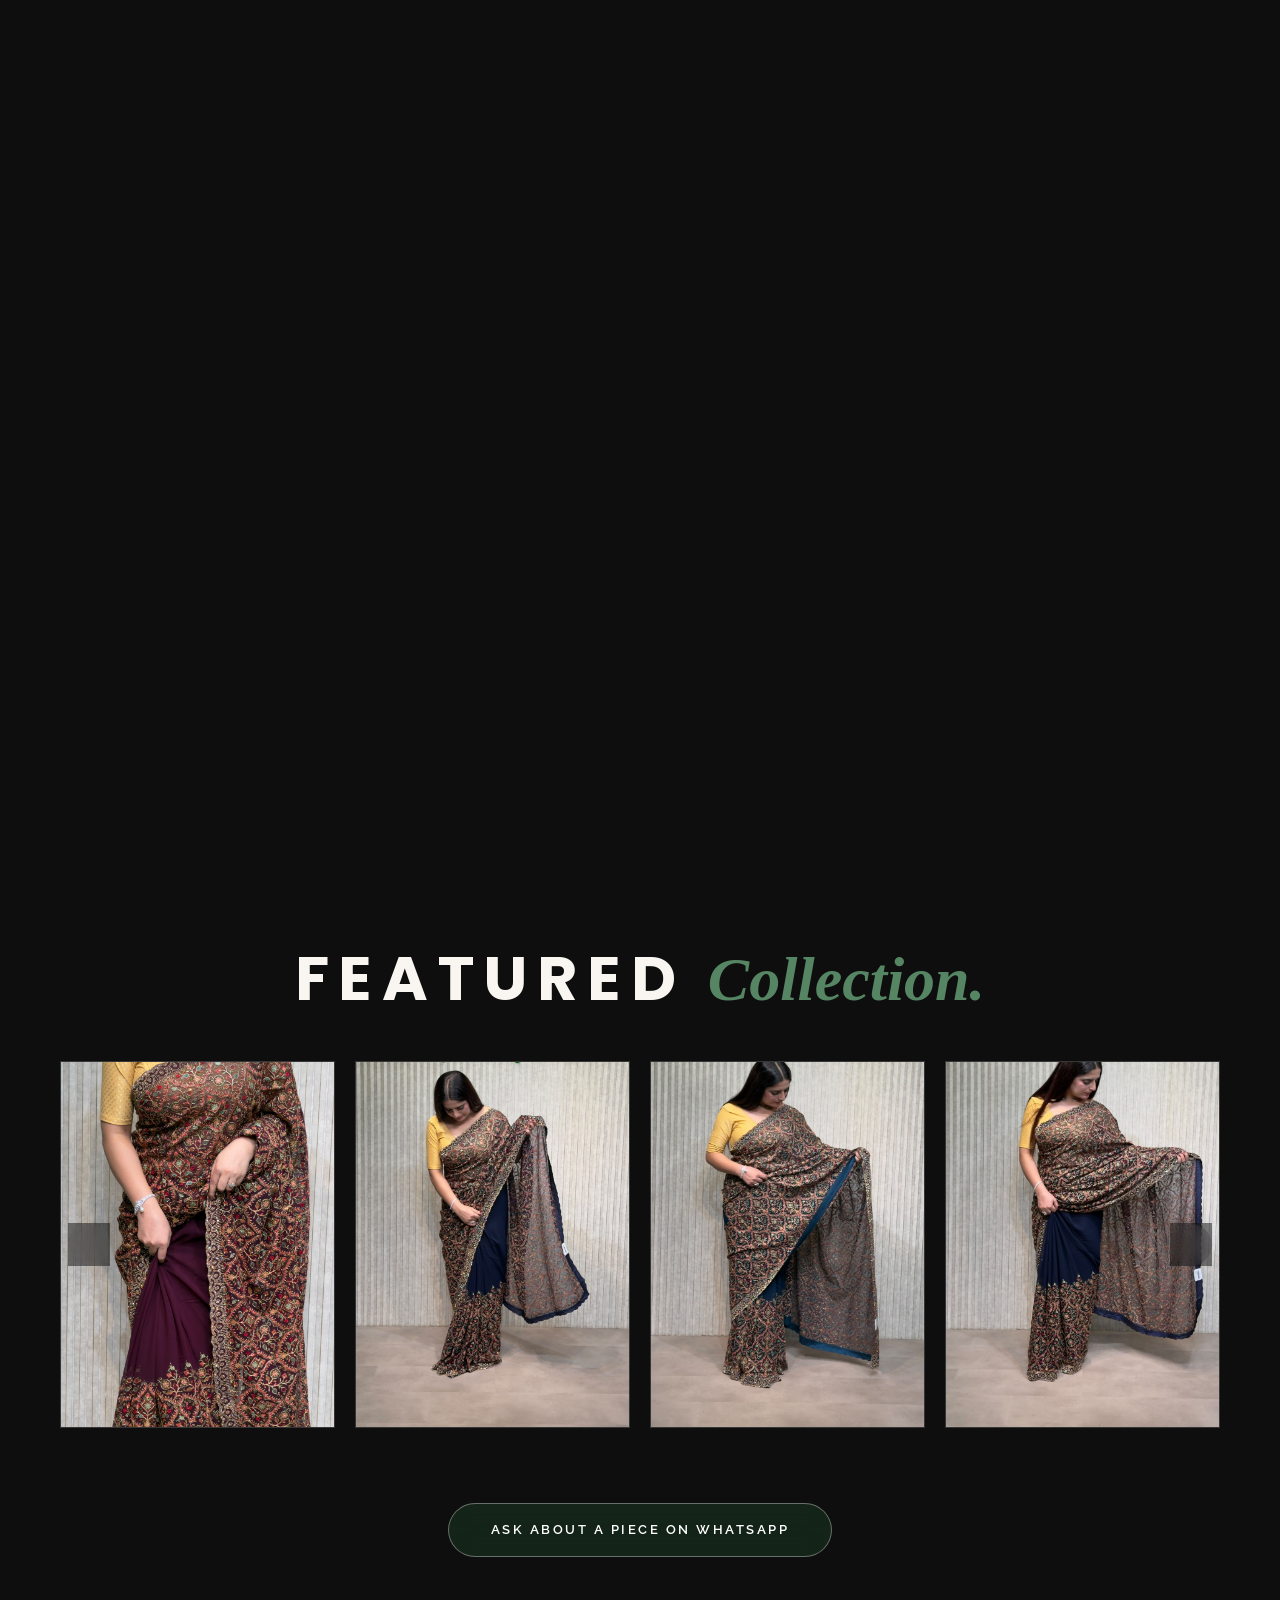
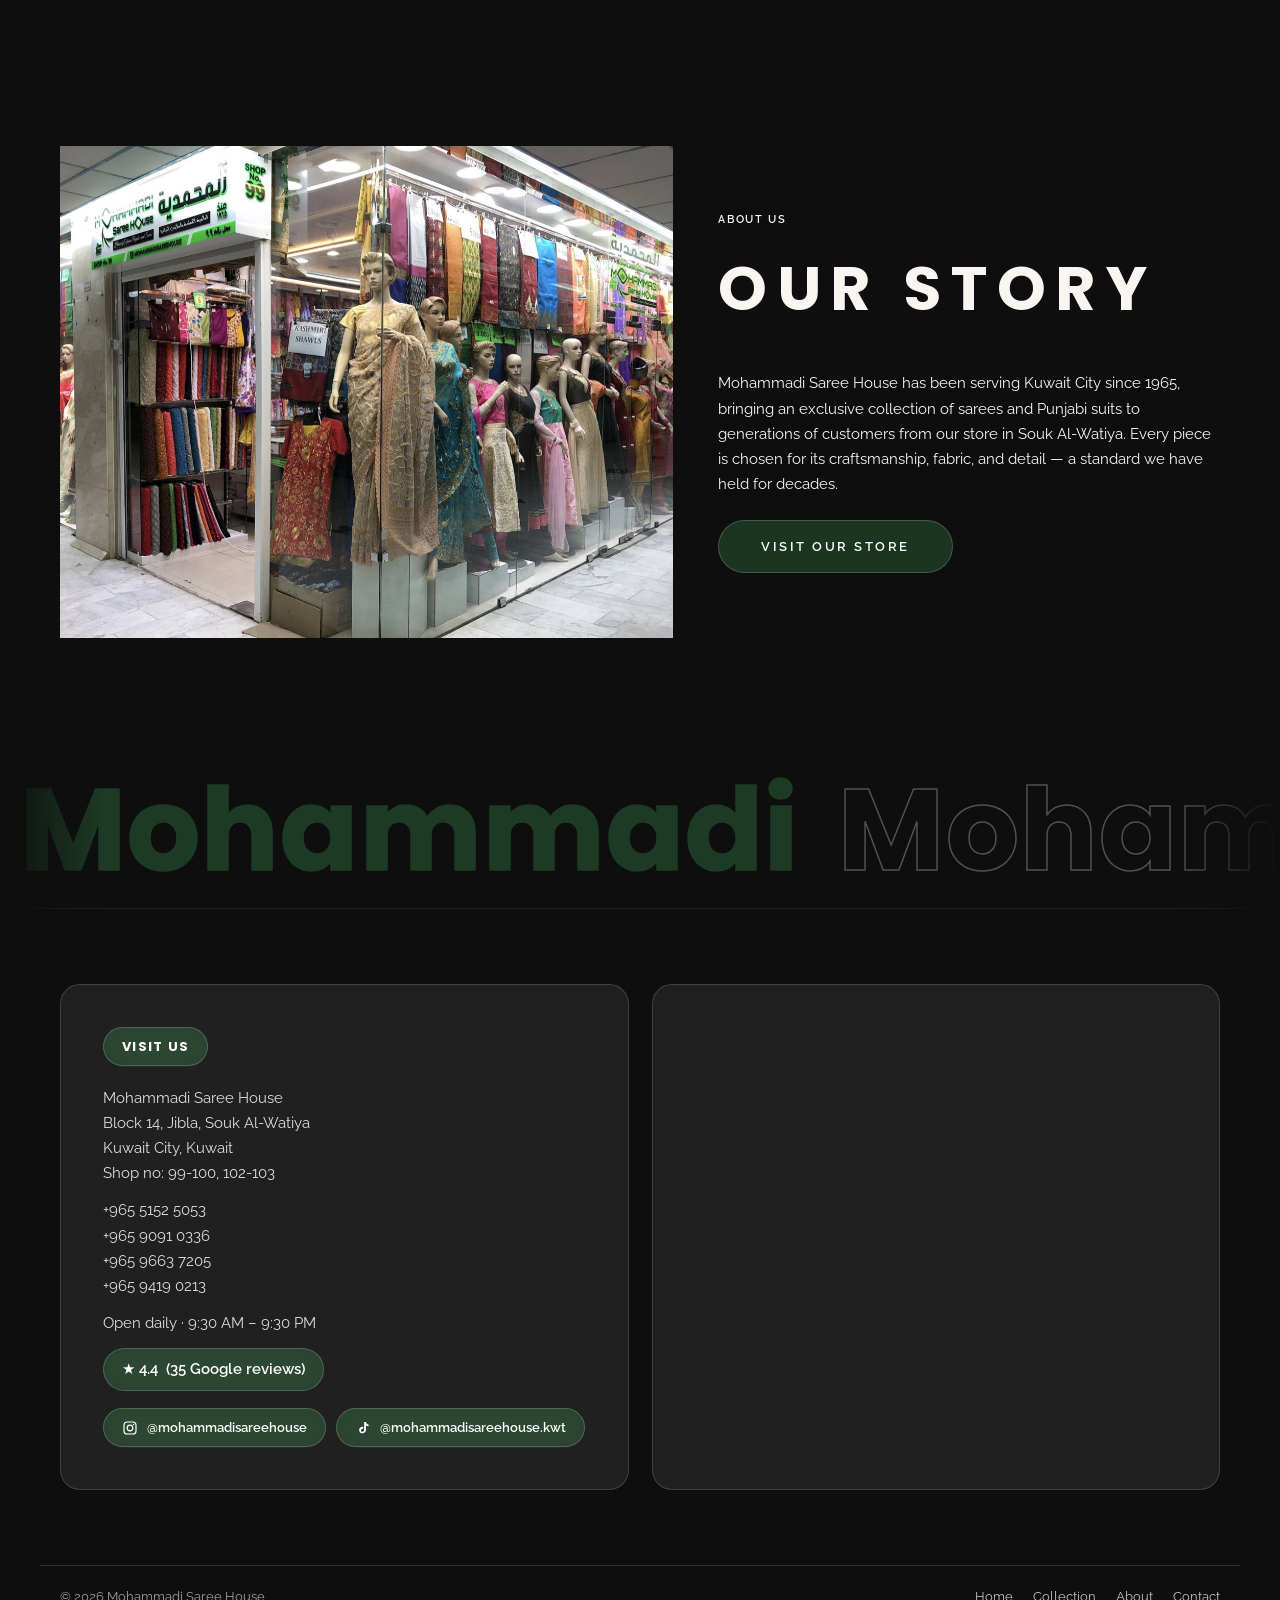
==== index.html @ bf2d3c89 "Update footer contact number to +965 5152 5053 Co-Authored-By: Claude Sonnet 5 <noreply@anthropic.co" ====
<!DOCTYPE html>
<html lang="en">
<head>
<meta charset="UTF-8">
<meta name="viewport" content="width=device-width, initial-scale=1.0">
<title>Mohammadi Saree House | House of Exclusive Punjabi's and Sarees — Since 1965</title>
<meta name="description" content="Mohammadi Saree House, Kuwait — exclusive sarees and Punjabi suits since 1965. Visit us at Souk Al-Watiya, Kuwait City.">
<link rel="icon" href="assets/logo/mohammadi-logo.png">
<link rel="preconnect" href="https://fonts.googleapis.com">
<link rel="preconnect" href="https://fonts.gstatic.com" crossorigin>
<link href="https://fonts.googleapis.com/css2?family=Poppins:wght@500;600;700&family=Raleway:wght@400;600;700&display=swap" rel="stylesheet">
<link rel="stylesheet" href="css/variables.css">
<link rel="stylesheet" href="css/main.css">
</head>
<body>

<div id="intro" class="intro" aria-hidden="true">
  <div class="intro__grid">
    <div class="intro__tile"><img src="assets/images/intro-storefront-1.jpg" alt=""></div>
    <div class="intro__tile"><img src="assets/images/intro-storefront-2.jpg" alt=""></div>
    <div class="intro__tile"><img src="assets/images/intro-storefront-1.jpg" alt=""></div>
    <div class="intro__tile"><img src="assets/images/intro-storefront-2.jpg" alt=""></div>
    <div class="intro__tile intro__tile--logo"><img src="assets/logo/mohammadi-logo.png" alt=""></div>
    <div class="intro__tile"><img src="assets/images/intro-storefront-1.jpg" alt=""></div>
    <div class="intro__tile"><img src="assets/images/intro-storefront-2.jpg" alt=""></div>
    <div class="intro__tile"><img src="assets/images/intro-storefront-1.jpg" alt=""></div>
    <div class="intro__tile"><img src="assets/images/intro-storefront-2.jpg" alt=""></div>
  </div>
</div>

<header class="nav">
  <div class="nav__inner">
    <a href="#top" class="nav__logo">
      <img src="assets/logo/mohammadi-logo-nav.png" alt="Mohammadi Saree House">
    </a>
    <nav class="nav__links" id="navLinks">
      <a href="#top">Home</a>
      <a href="#collection">Collection</a>
      <a href="#about">About</a>
      <a href="#contact">Contact</a>
    </nav>
    <button class="nav__toggle" id="navToggle" aria-label="Open menu" aria-expanded="false" aria-controls="navLinks">
      <svg viewBox="0 0 24 24" fill="none" aria-hidden="true">
        <path d="M4 7h16M4 12h16M4 17h16" stroke="currentColor" stroke-width="2" stroke-linecap="round"/>
      </svg>
    </button>
    <a class="nav__whatsapp" href="https://g.page/r/Cf3tBVJP-BKAEBM/review" target="_blank" rel="noopener">Review Us</a>
  </div>
</header>

<section id="top" class="hero">
  <video class="hero__video" autoplay muted loop playsinline poster="assets/video/hero-poster.jpg">
    <source src="assets/video/hero-loop.mp4" type="video/mp4">
  </video>
  <div class="hero__overlay">
    <p class="eyebrow">Since 1965 &mdash; Kuwait</p>
    <h1 class="hero__word">MOHAMMADI</h1>
    <p class="hero__tagline">House of Exclusive Punjabi&rsquo;s and Sarees</p>
    <a href="#collection" class="btn btn--filled">Explore Collection</a>
  </div>
</section>

<section id="collection" class="collection">
  <h2 class="section-heading">Featured <em>Collection.</em></h2>
  <div class="collection__carousel">
    <button class="carousel__arrow carousel__arrow--prev" id="collectionPrev" type="button" aria-label="Previous products">
      <svg viewBox="0 0 24 24" fill="none" aria-hidden="true">
        <path d="M15 18l-6-6 6-6" stroke="currentColor" stroke-width="2" stroke-linecap="round" stroke-linejoin="round"/>
      </svg>
    </button>
    <div class="collection__viewport">
      <div class="collection__track" id="collectionTrack">
        <figure class="product-card">
          <img src="assets/images/product-01.jpg" loading="lazy" alt="Saree from Mohammadi Saree House">
          <a class="product-card__chip" href="https://wa.me/96551525053" target="_blank" rel="noopener">Enquire</a>
        </figure>
        <figure class="product-card">
          <img src="assets/images/product-02.jpg" loading="lazy" alt="Saree from Mohammadi Saree House">
          <a class="product-card__chip" href="https://wa.me/96551525053" target="_blank" rel="noopener">Enquire</a>
        </figure>
        <figure class="product-card">
          <img src="assets/images/product-03.jpg" loading="lazy" alt="Saree from Mohammadi Saree House">
          <a class="product-card__chip" href="https://wa.me/96551525053" target="_blank" rel="noopener">Enquire</a>
        </figure>
        <figure class="product-card">
          <img src="assets/images/product-04.jpg" loading="lazy" alt="Saree from Mohammadi Saree House">
          <a class="product-card__chip" href="https://wa.me/96551525053" target="_blank" rel="noopener">Enquire</a>
        </figure>
        <figure class="product-card">
          <img src="assets/images/product-05.jpg" loading="lazy" alt="Saree from Mohammadi Saree House">
          <a class="product-card__chip" href="https://wa.me/96551525053" target="_blank" rel="noopener">Enquire</a>
        </figure>
        <figure class="product-card">
          <img src="assets/images/product-06.jpg" loading="lazy" alt="Saree from Mohammadi Saree House">
          <a class="product-card__chip" href="https://wa.me/96551525053" target="_blank" rel="noopener">Enquire</a>
        </figure>
        <figure class="product-card">
          <img src="assets/images/product-07.jpg" loading="lazy" alt="Saree from Mohammadi Saree House">
          <a class="product-card__chip" href="https://wa.me/96551525053" target="_blank" rel="noopener">Enquire</a>
        </figure>
        <figure class="product-card">
          <img src="assets/images/product-08.jpg" loading="lazy" alt="Saree from Mohammadi Saree House">
          <a class="product-card__chip" href="https://wa.me/96551525053" target="_blank" rel="noopener">Enquire</a>
        </figure>
        <figure class="product-card">
          <img src="assets/images/product-09.jpg" loading="lazy" alt="Saree from Mohammadi Saree House">
          <a class="product-card__chip" href="https://wa.me/96551525053" target="_blank" rel="noopener">Enquire</a>
        </figure>
        <figure class="product-card">
          <img src="assets/images/product-10.jpg" loading="lazy" alt="Saree from Mohammadi Saree House">
          <a class="product-card__chip" href="https://wa.me/96551525053" target="_blank" rel="noopener">Enquire</a>
        </figure>
        <figure class="product-card">
          <img src="assets/images/product-11.jpg" loading="lazy" alt="Saree from Mohammadi Saree House">
          <a class="product-card__chip" href="https://wa.me/96551525053" target="_blank" rel="noopener">Enquire</a>
        </figure>
        <figure class="product-card">
          <img src="assets/images/product-12.jpg" loading="lazy" alt="Punjabi suit from Mohammadi Saree House">
          <a class="product-card__chip" href="https://wa.me/96551525053" target="_blank" rel="noopener">Enquire</a>
        </figure>
        <figure class="product-card">
          <img src="assets/images/product-13.jpg" loading="lazy" alt="Cream and red Punjabi suit from Mohammadi Saree House">
          <a class="product-card__chip" href="https://wa.me/96551525053" target="_blank" rel="noopener">Enquire</a>
        </figure>
        <figure class="product-card">
          <img src="assets/images/product-14.jpg" loading="lazy" alt="Mauve embroidered Punjabi suit from Mohammadi Saree House">
          <a class="product-card__chip" href="https://wa.me/96551525053" target="_blank" rel="noopener">Enquire</a>
        </figure>
        <figure class="product-card">
          <img src="assets/images/product-15.jpg" loading="lazy" alt="Rose-brown embroidered Punjabi suit from Mohammadi Saree House">
          <a class="product-card__chip" href="https://wa.me/96551525053" target="_blank" rel="noopener">Enquire</a>
        </figure>
        <figure class="product-card">
          <img src="assets/images/product-16.jpg" loading="lazy" alt="Dusty rose embroidered Punjabi suit from Mohammadi Saree House">
          <a class="product-card__chip" href="https://wa.me/96551525053" target="_blank" rel="noopener">Enquire</a>
        </figure>
        <figure class="product-card">
          <img src="assets/images/product-17.jpg" loading="lazy" alt="Cream and teal Punjabi suit from Mohammadi Saree House">
          <a class="product-card__chip" href="https://wa.me/96551525053" target="_blank" rel="noopener">Enquire</a>
        </figure>
        <figure class="product-card">
          <img src="assets/images/product-18.jpg" loading="lazy" alt="Cream and navy Punjabi suit from Mohammadi Saree House">
          <a class="product-card__chip" href="https://wa.me/96551525053" target="_blank" rel="noopener">Enquire</a>
        </figure>
        <figure class="product-card">
          <img src="assets/images/product-19.jpg" loading="lazy" alt="Olive green embroidered Punjabi suit from Mohammadi Saree House">
          <a class="product-card__chip" href="https://wa.me/96551525053" target="_blank" rel="noopener">Enquire</a>
        </figure>
        <figure class="product-card">
          <img src="assets/images/product-20.jpg" loading="lazy" alt="Cream and red Punjabi suit from Mohammadi Saree House">
          <a class="product-card__chip" href="https://wa.me/96551525053" target="_blank" rel="noopener">Enquire</a>
        </figure>
        <figure class="product-card">
          <img src="assets/images/product-21.jpg" loading="lazy" alt="White embroidered lehenga dupatta from Mohammadi Saree House">
          <a class="product-card__chip" href="https://wa.me/96551525053" target="_blank" rel="noopener">Enquire</a>
        </figure>
        <figure class="product-card">
          <img src="assets/images/product-22.jpg" loading="lazy" alt="Red bridal lehenga from Mohammadi Saree House">
          <a class="product-card__chip" href="https://wa.me/96551525053" target="_blank" rel="noopener">Enquire</a>
        </figure>
      </div>
    </div>
    <button class="carousel__arrow carousel__arrow--next" id="collectionNext" type="button" aria-label="Next products">
      <svg viewBox="0 0 24 24" fill="none" aria-hidden="true">
        <path d="M9 6l6 6-6 6" stroke="currentColor" stroke-width="2" stroke-linecap="round" stroke-linejoin="round"/>
      </svg>
    </button>
  </div>
  <div class="collection__cta">
    <a href="https://wa.me/96551525053" class="btn btn--ghost" target="_blank" rel="noopener">Ask about a piece on WhatsApp</a>
  </div>
</section>

<section id="about" class="about">
  <div class="about__image">
    <img src="assets/images/about-storefront.jpg" loading="lazy" alt="Mohammadi Saree House storefront, Souk Al-Watiya, Kuwait">
  </div>
  <div class="about__text">
    <p class="eyebrow">About Us</p>
    <h2 class="section-heading section-heading--left">Our Story</h2>
    <p>Mohammadi Saree House has been serving Kuwait City since 1965, bringing an exclusive collection of
      sarees and Punjabi suits to generations of customers from our store in Souk Al-Watiya. Every piece is
      chosen for its craftsmanship, fabric, and detail &mdash; a standard we have held for decades.</p>
    <a href="#contact" class="btn btn--filled">Visit Our Store</a>
  </div>
</section>

<footer id="contact" class="footer">
  <div class="marquee" aria-hidden="true">
    <div class="marquee__track">
      <span>Mohammadi</span><span>Mohammadi</span><span>Mohammadi</span><span>Mohammadi</span><span>Mohammadi</span><span>Mohammadi</span>
      <span>Mohammadi</span><span>Mohammadi</span><span>Mohammadi</span><span>Mohammadi</span><span>Mohammadi</span><span>Mohammadi</span>
    </div>
  </div>
  <div class="footer__inner">
    <div class="footer__col">
      <h3 class="footer__heading">Visit Us</h3>
      <p>Mohammadi Saree House<br>Block 14, Jibla, Souk Al-Watiya<br>Kuwait City, Kuwait<br>Shop no: 99-100, 102-103</p>
      <p>
        <a href="tel:+96551525053">+965 5152 5053</a><br>
        <a href="tel:+96590910336">+965 9091 0336</a><br>
        <a href="tel:+96596637205">+965 9663 7205</a><br>
        <a href="tel:+96594190213">+965 9419 0213</a>
      </p>
      <p class="footer__hours">Open daily &middot; 9:30 AM &ndash; 9:30 PM</p>
      <a class="footer__rating" href="https://g.page/r/Cf3tBVJP-BKAEBM/review" target="_blank" rel="noopener">&#9733; 4.4 &nbsp;(35 Google reviews)</a>
      <div class="footer__social">
        <a class="footer__social-link" href="https://www.instagram.com/mohammadisareehouse" target="_blank" rel="noopener">
          <svg class="footer__social-icon" viewBox="0 0 24 24" fill="none" aria-hidden="true">
            <rect x="3" y="3" width="18" height="18" rx="5" stroke="currentColor" stroke-width="1.8"/>
            <circle cx="12" cy="12" r="4.2" stroke="currentColor" stroke-width="1.8"/>
            <circle cx="17.3" cy="6.7" r="1.1" fill="currentColor"/>
          </svg>
          <span>@mohammadisareehouse</span>
        </a>
        <a class="footer__social-link" href="https://www.tiktok.com/@mohammadisareehouse.kwt" target="_blank" rel="noopener">
          <svg class="footer__social-icon" viewBox="0 0 24 24" fill="none" aria-hidden="true">
            <path d="M16.5 3c.3 2.1 1.6 3.6 3.8 3.8v2.7c-1.4.1-2.7-.3-3.8-1.1v6.4c0 3.1-2.5 5.2-5.3 5.2-1.3 0-2.6-.5-3.5-1.4-1.9-1.8-2-4.9-.1-6.8 1.3-1.3 3.1-1.8 4.8-1.4v2.8c-.4-.1-.9-.2-1.4-.1-1.1.2-1.9 1.1-2 2.1-.1 1.3.9 2.4 2.1 2.5 1.3.1 2.5-.9 2.6-2.2V3h2.8z" fill="currentColor"/>
          </svg>
          <span>@mohammadisareehouse.kwt</span>
        </a>
      </div>
    </div>
    <div class="footer__col footer__map">
      <iframe
        title="Mohammadi Saree House location"
        src="https://www.google.com/maps?q=Mohammadi+saree+house,Block+14+Jibla,Kuwait+City&output=embed"
        width="100%" height="280" style="border:0" allowfullscreen loading="lazy"
        referrerpolicy="no-referrer-when-downgrade">
      </iframe>
    </div>
  </div>
  <div class="footer__bottom">
    <span>&copy; 2026 Mohammadi Saree House</span>
    <nav class="footer__nav">
      <a href="#top">Home</a>
      <a href="#collection">Collection</a>
      <a href="#about">About</a>
      <a href="#contact">Contact</a>
    </nav>
  </div>
</footer>

<script src="js/main.js"></script>
</body>
</html>
---- css/variables.css ----
:root {
  /* Brand colors — swapped from the HNST reference system to Mohammadi Saree House's
     actual brand green, sampled from the logo (#2c673d) */
  --color-brand-green: #2c673d;
  --color-brand-green-light: #568564; /* hover / secondary accent */
  --color-brand-green-dark: #235231;  /* pressed / high-contrast on light */

  /* Neutrals — kept from the reference system */
  --color-linen: #ffffff;
  --color-raw-silk: #f9f6f2;
  --color-sand-plaster: #eee5d9;
  --color-charcoal-ink: #0e0e0e;
  --color-stone: #868686;
  --color-ash: #b7b7b7;
  --color-frost: #d7d7d7;
  --color-surface-dark: #1a1a1a; /* card/tile surfaces, one step up from the page's near-black canvas */
  --color-border-dark: rgba(255, 255, 255, 0.12);

  /* Typography */
  --font-raleway: 'Raleway', ui-sans-serif, system-ui, -apple-system, BlinkMacSystemFont, "Segoe UI", Roboto, sans-serif;
  --font-poppins: 'Poppins', ui-sans-serif, system-ui, -apple-system, BlinkMacSystemFont, "Segoe UI", Roboto, sans-serif;

  --text-caption: 11px;
  --leading-caption: 1.25;
  --tracking-caption: 1.69px;

  --text-heading-sm: 20px;
  --leading-heading-sm: 1.2;
  --tracking-heading-sm: 1.82px;

  --text-display: 62px;
  --leading-display: 1.15;
  --tracking-display: 9.55px;

  --font-weight-regular: 400;
  --font-weight-medium: 500;
  --font-weight-semibold: 600;
  --font-weight-bold: 700;

  /* Spacing */
  --spacing-4: 4px;
  --spacing-5: 5px;
  --spacing-9: 9px;
  --spacing-10: 10px;
  --spacing-12: 12px;
  --spacing-15: 15px;
  --spacing-20: 20px;
  --spacing-23: 23px;
  --spacing-40: 40px;
  --spacing-42: 42px;
  --spacing-45: 45px;
  --spacing-75: 75px;
  --spacing-114: 114px;
  --spacing-170: 170px;
  --spacing-185: 185px;

  /* Layout */
  --page-max-width: 1200px;
  --card-padding: 42px;
  --element-gap: 15px;

  /* Border radius */
  --radius-cards: 0px;
  --radius-pills: 9999px;
  --radius-badges: 0px;
  --radius-buttons: 9999px;
}
---- css/main.css ----
* { box-sizing: border-box; margin: 0; padding: 0; }

html { scroll-behavior: smooth; }

body {
  background:
    radial-gradient(ellipse 700px 500px at 12% 8%, rgba(86, 133, 100, 0.55), transparent 65%),
    radial-gradient(ellipse 1100px 800px at 12% 8%, rgba(44, 103, 61, 0.4), transparent 70%),
    radial-gradient(ellipse 800px 600px at 92% 72%, rgba(86, 133, 100, 0.45), transparent 65%),
    radial-gradient(ellipse 1200px 900px at 92% 72%, rgba(44, 103, 61, 0.32), transparent 70%),
    var(--color-charcoal-ink);
  background-attachment: fixed, fixed, fixed, fixed, fixed;
  color: var(--color-raw-silk);
  font-family: var(--font-raleway);
  font-size: 15px;
  line-height: 1.67;
}

a { color: inherit; text-decoration: none; }
img { display: block; max-width: 100%; }

.eyebrow {
  font-family: var(--font-raleway);
  font-weight: var(--font-weight-semibold);
  font-size: var(--text-caption);
  letter-spacing: var(--tracking-caption);
  text-transform: uppercase;
  color: var(--color-stone);
  margin-bottom: var(--spacing-15);
}

.section-heading {
  font-family: var(--font-poppins);
  font-weight: var(--font-weight-bold);
  font-size: 40px;
  letter-spacing: 0.08em;
  line-height: 1.2;
  text-transform: uppercase;
  text-align: center;
  margin-bottom: var(--spacing-45);
}
.section-heading em {
  font-style: italic;
  font-family: Georgia, 'Times New Roman', serif;
  text-transform: none;
  letter-spacing: 0;
  color: var(--color-brand-green-light);
}
.section-heading--left { text-align: left; }

@media (min-width: 900px) {
  .section-heading { font-size: var(--text-display); letter-spacing: var(--tracking-display); }
}

/* Buttons */
.btn {
  display: inline-block;
  font-family: var(--font-raleway);
  font-weight: var(--font-weight-semibold);
  font-size: 13px;
  letter-spacing: 0.192em;
  text-transform: uppercase;
  padding: 15px 42px;
  border-radius: var(--radius-buttons);
  backdrop-filter: blur(14px);
  -webkit-backdrop-filter: blur(14px);
  transition: background 0.2s ease, color 0.2s ease, border-color 0.2s ease;
}
.btn--filled {
  background: rgba(44, 103, 61, 0.45);
  border: 1px solid rgba(255, 255, 255, 0.18);
  color: var(--color-linen);
}
.btn--filled:hover { background: rgba(86, 133, 100, 0.55); }
.btn--ghost {
  background: rgba(44, 103, 61, 0.25);
  color: var(--color-linen);
  border: 1px solid rgba(255, 255, 255, 0.35);
}
.btn--ghost:hover { background: rgba(86, 133, 100, 0.55); border-color: rgba(255, 255, 255, 0.5); }

/* Intro — 3D grid-reveal sequence, plays once per session before the site */
body.intro-active { overflow: hidden; height: 100vh; }

.intro {
  position: fixed;
  inset: 0;
  z-index: 999;
  background: var(--color-charcoal-ink);
  display: flex;
  align-items: center;
  justify-content: center;
  perspective: 1400px;
  transition: opacity 0.7s ease, visibility 0.7s ease;
}
.intro.intro--hidden { opacity: 0; visibility: hidden; pointer-events: none; }

.intro__grid {
  display: grid;
  grid-template-columns: repeat(3, minmax(70px, 110px));
  grid-template-rows: repeat(3, minmax(70px, 110px));
  gap: 8px;
  transform-style: preserve-3d;
}
@media (min-width: 600px) {
  .intro__grid { grid-template-columns: repeat(3, 150px); grid-template-rows: repeat(3, 150px); gap: 12px; }
}

.intro__tile {
  overflow: hidden;
  background: var(--color-surface-dark);
  opacity: 0;
  transform: rotateY(-100deg) translateZ(-260px) scale(0.6);
  animation: tileIn 0.75s cubic-bezier(.2,.8,.2,1) forwards;
  animation-delay: calc(var(--i, 0) * 90ms);
}
.intro__tile img { width: 100%; height: 100%; object-fit: cover; }
.intro__tile--logo { background: var(--color-raw-silk); display: flex; align-items: center; justify-content: center; }
.intro__tile--logo img { width: 70%; height: 70%; object-fit: contain; }

@keyframes tileIn {
  to { opacity: 1; transform: rotateY(0deg) translateZ(0) scale(1); }
}

.intro--exit .intro__grid {
  transition: transform 0.7s cubic-bezier(.5,0,.75,0), opacity 0.6s ease;
  transform: translateZ(900px) scale(1.4);
  opacity: 0;
}

@media (prefers-reduced-motion: reduce) {
  .intro__tile { animation: none; opacity: 1; transform: none; }
  .intro--exit .intro__grid { transition: opacity 0.3s ease; transform: none; }
}

/* Nav — floating glass pill, overlays content instead of pushing it down */
.nav {
  position: fixed;
  top: 14px;
  left: 50%;
  transform: translateX(-50%);
  width: calc(100% - 28px);
  max-width: var(--page-max-width);
  z-index: 100;
}
@media (min-width: 768px) {
  .nav { top: 22px; width: calc(100% - 48px); }
}

.nav__inner {
  background: rgba(14, 14, 14, 0.45);
  backdrop-filter: blur(20px);
  -webkit-backdrop-filter: blur(20px);
  border: 1px solid rgba(255, 255, 255, 0.1);
  border-radius: 9999px;
  box-shadow: 0 8px 32px rgba(0, 0, 0, 0.18);
  padding: 8px 10px 8px 16px;
  display: flex;
  align-items: center;
  justify-content: space-between;
  gap: var(--spacing-15);
}

.nav__logo {
  background: var(--color-raw-silk);
  border-radius: 9999px;
  padding: 4px 14px;
  display: flex;
  align-items: center;
}
.nav__logo img { height: 38px; width: auto; }

/* Mobile: links live in a dropdown panel toggled by the hamburger button */
.nav__links {
  display: none;
  flex-direction: column;
  gap: 4px;
  position: absolute;
  top: calc(100% + 10px);
  left: 0;
  right: 0;
  padding: 10px;
  background: rgba(14, 14, 14, 0.75);
  backdrop-filter: blur(20px);
  -webkit-backdrop-filter: blur(20px);
  border: 1px solid rgba(255, 255, 255, 0.12);
  border-radius: 20px;
}
.nav__links.is-open { display: flex; }
.nav__links a {
  font-weight: var(--font-weight-semibold);
  font-size: 13px;
  letter-spacing: 0.15em;
  text-transform: uppercase;
  text-align: center;
  color: rgba(255, 255, 255, 0.8);
  padding: 13px 16px;
  border-radius: var(--radius-pills);
  transition: background 0.25s ease, color 0.25s ease;
}
.nav__links a:hover { color: var(--color-linen); }
.nav__links a.is-active {
  background: rgba(44, 103, 61, 0.45);
  backdrop-filter: blur(14px);
  -webkit-backdrop-filter: blur(14px);
  border: 1px solid rgba(255, 255, 255, 0.18);
  color: var(--color-linen);
}
.nav__links a.is-active:hover { color: var(--color-linen); }

.nav__toggle {
  display: flex;
  align-items: center;
  justify-content: center;
  width: 38px;
  height: 38px;
  background: transparent;
  border: 1px solid rgba(255, 255, 255, 0.18);
  border-radius: 9999px;
  color: var(--color-linen);
  cursor: pointer;
  flex-shrink: 0;
}
.nav__toggle svg { width: 18px; height: 18px; }

.nav__whatsapp {
  background: rgba(44, 103, 61, 0.45);
  backdrop-filter: blur(14px);
  -webkit-backdrop-filter: blur(14px);
  border: 1px solid rgba(255, 255, 255, 0.18);
  color: var(--color-linen);
  font-size: 12px;
  font-weight: var(--font-weight-semibold);
  letter-spacing: 0.15em;
  text-transform: uppercase;
  padding: 10px 20px;
  border-radius: var(--radius-pills);
  white-space: nowrap;
  margin-left: var(--spacing-10);
}
.nav__whatsapp:hover { background: rgba(86, 133, 100, 0.55); }

/* Desktop: toggle hidden, links sit inline in the pill */
@media (min-width: 768px) {
  .nav__toggle { display: none; }
  .nav__links {
    display: flex;
    flex-direction: row;
    position: static;
    gap: var(--spacing-5);
    padding: 0;
    background: none;
    border: none;
    border-radius: 0;
    white-space: nowrap;
  }
  .nav__links a { padding: 8px 16px; text-align: left; }
}

/* Anchor targets need top clearance so the floating nav doesn't cover them on jump */
#collection, #about, #contact { scroll-margin-top: 100px; }

/* Hero */
.hero {
  position: relative;
  min-height: 92vh;
  display: flex;
  align-items: center;
  justify-content: center;
  overflow: hidden;
  background: var(--color-charcoal-ink);
}
.hero__video {
  position: absolute;
  inset: 0;
  width: 100%;
  height: 100%;
  object-fit: cover;
  opacity: 0.55;
}
.hero__overlay {
  position: relative;
  z-index: 2;
  text-align: center;
  color: var(--color-linen);
  padding: 0 var(--spacing-20);
  text-shadow: 0 1px 3px rgba(0, 0, 0, 0.65), 0 6px 20px rgba(0, 0, 0, 0.4);
}
.hero__overlay .eyebrow { color: var(--color-ash); }
.hero__word {
  font-family: var(--font-poppins);
  font-weight: var(--font-weight-bold);
  font-size: clamp(28px, 11.5vw, 70px);
  line-height: 0.95;
  letter-spacing: 0.02em;
  margin-bottom: var(--spacing-20);
}
@media (min-width: 768px) {
  .hero__word { font-size: 110px; }
}
.hero__tagline {
  font-family: var(--font-poppins);
  font-size: var(--text-heading-sm);
  letter-spacing: var(--tracking-heading-sm);
  text-transform: uppercase;
  margin-bottom: var(--spacing-40);
}
/* Collection grid */
.collection {
  max-width: var(--page-max-width);
  margin: 0 auto;
  padding: var(--spacing-114) var(--spacing-20);
}
/* Collection carousel — auto-advancing "shelf" of product cards, with
   manual prev/next arrows. Track width per card matches the old grid's
   column count (2 mobile / 4 desktop) so the visual density is unchanged. */
.collection__carousel {
  position: relative;
}
.collection__viewport {
  overflow: hidden;
  perspective: 1000px;
}
.collection__track {
  display: flex;
  gap: var(--spacing-20);
  transition: transform 0.6s cubic-bezier(0.4, 0, 0.2, 1);
  will-change: transform;
}
.collection__track .product-card {
  flex: 0 0 calc((100% - var(--spacing-20)) / 2);
}
@media (min-width: 768px) {
  .collection__track .product-card {
    flex: 0 0 calc((100% - 3 * var(--spacing-20)) / 4);
  }
}
@media (prefers-reduced-motion: reduce) {
  .collection__track { transition: none; }
}

.carousel__arrow {
  position: absolute;
  top: 50%;
  transform: translateY(-50%);
  z-index: 5;
  display: flex;
  align-items: center;
  justify-content: center;
  width: 42px;
  height: 42px;
  background: rgba(14, 14, 14, 0.5);
  backdrop-filter: blur(14px);
  -webkit-backdrop-filter: blur(14px);
  border: 1px solid rgba(255, 255, 255, 0.18);
  border-radius: 9999px;
  color: var(--color-linen);
  cursor: pointer;
  transition: background 0.2s ease, border-color 0.2s ease;
}
.carousel__arrow:hover { background: rgba(44, 103, 61, 0.55); border-color: rgba(255, 255, 255, 0.4); }
.carousel__arrow svg { width: 18px; height: 18px; }
.carousel__arrow--prev { left: 8px; }
.carousel__arrow--next { right: 8px; }

.product-card {
  position: relative;
  background: var(--color-surface-dark);
  border: 1px solid var(--color-border-dark);
  border-radius: var(--radius-cards);
  overflow: hidden;
  aspect-ratio: 3 / 4;
  transform-style: preserve-3d;
  transition: transform 0.15s ease-out, box-shadow 0.15s ease-out;
  will-change: transform;
}
.product-card.is-tilting { transition: transform 0.05s linear; }
.product-card:hover { box-shadow: 0 20px 40px rgba(44, 103, 61, 0.35); }
.product-card img {
  width: 100%;
  height: 100%;
  object-fit: cover;
  object-position: top;
  transition: transform 0.4s ease;
  transform: translateZ(0);
}
.product-card:hover img { transform: translateZ(24px) scale(1.04); }

.product-card__chip {
  position: absolute;
  left: 10px;
  right: 10px;
  bottom: 10px;
  display: flex;
  align-items: center;
  justify-content: center;
  padding: 10px 14px;
  background: rgba(14, 14, 14, 0.4);
  backdrop-filter: blur(14px);
  -webkit-backdrop-filter: blur(14px);
  border: 1px solid rgba(255, 255, 255, 0.15);
  border-radius: 9999px;
  color: var(--color-linen);
  font-size: 11px;
  font-weight: var(--font-weight-semibold);
  letter-spacing: 0.15em;
  text-transform: uppercase;
  opacity: 0;
  transform: translateY(8px);
  transition: opacity 0.25s ease, transform 0.25s ease;
}
.product-card:hover .product-card__chip,
.product-card:focus-within .product-card__chip {
  opacity: 1;
  transform: translateY(0);
}
/* Touch devices have no hover — show the chip by default instead of hiding it unreachably */
@media (hover: none) {
  .product-card__chip { opacity: 1; transform: translateY(0); }
}

.collection__cta { text-align: center; margin-top: var(--spacing-75); }

/* About */
.about {
  max-width: var(--page-max-width);
  margin: 0 auto;
  padding: var(--spacing-75) var(--spacing-20) var(--spacing-114);
  display: grid;
  gap: var(--spacing-45);
}
@media (min-width: 900px) {
  .about { grid-template-columns: 1.1fr 0.9fr; align-items: center; }
}
.about__image { min-height: 420px; }
.about__image img { width: 100%; height: 100%; object-fit: cover; object-position: top center; }
.about__text p { margin-bottom: var(--spacing-23); color: var(--color-raw-silk); }

/* Marquee — continuous scrolling brand-name band above the footer */
.marquee {
  position: relative;
  overflow: hidden;
  white-space: nowrap;
  padding: var(--spacing-20) 0;
  border-bottom: 1px solid rgba(255, 255, 255, 0.08);
  -webkit-mask-image: linear-gradient(to right, transparent, black 8%, black 92%, transparent);
  mask-image: linear-gradient(to right, transparent, black 8%, black 92%, transparent);
}
.marquee__track {
  display: inline-flex;
  align-items: center;
  width: max-content;
  animation: marquee-scroll 22s linear infinite;
}
.marquee__track span {
  flex-shrink: 0;
  padding: 0 var(--spacing-20);
  font-family: var(--font-poppins);
  font-weight: var(--font-weight-bold);
  font-size: clamp(60px, 9vw, 150px);
  line-height: 1;
  letter-spacing: 0.01em;
  color: transparent;
  -webkit-text-stroke: 1.5px rgba(255, 255, 255, 0.28);
}
.marquee__track span:nth-child(odd) {
  color: var(--color-brand-green);
  -webkit-text-stroke: 1.5px var(--color-brand-green);
  opacity: 0.5;
}
@keyframes marquee-scroll {
  from { transform: translateX(0); }
  to { transform: translateX(-50%); }
}
@media (prefers-reduced-motion: reduce) {
  .marquee__track { animation: none; }
}

/* Footer — real imagery behind glass panels, consistent with the nav's glass language */
.footer {
  position: relative;
}
.footer__inner {
  position: relative;
  z-index: 1;
  max-width: var(--page-max-width);
  margin: 0 auto;
  padding: var(--spacing-75) var(--spacing-20);
  display: grid;
  gap: var(--spacing-23);
}
@media (min-width: 900px) {
  .footer__inner { grid-template-columns: 1fr 1fr; }
}
.footer__col {
  background: rgba(255, 255, 255, 0.08);
  backdrop-filter: blur(18px);
  -webkit-backdrop-filter: blur(18px);
  border: 1px solid rgba(255, 255, 255, 0.15);
  border-radius: 20px;
  padding: var(--card-padding);
}
.footer__heading {
  display: inline-block;
  font-family: var(--font-poppins);
  font-size: 13px;
  letter-spacing: 0.1em;
  text-transform: uppercase;
  margin-bottom: var(--spacing-20);
  padding: 8px 18px;
  border-radius: var(--radius-pills);
  background: rgba(44, 103, 61, 0.45);
  backdrop-filter: blur(14px);
  -webkit-backdrop-filter: blur(14px);
  border: 1px solid rgba(255, 255, 255, 0.18);
  color: var(--color-linen);
}
.footer__col p { margin-bottom: var(--spacing-12); color: rgba(255, 255, 255, 0.85); }
.footer__hours { color: rgba(255, 255, 255, 0.55); }

.footer__rating {
  display: inline-block;
  margin-bottom: var(--spacing-12);
  font-weight: var(--font-weight-semibold);
  color: var(--color-linen);
  padding: 8px 18px;
  border-radius: var(--radius-pills);
  background: rgba(44, 103, 61, 0.45);
  backdrop-filter: blur(14px);
  -webkit-backdrop-filter: blur(14px);
  border: 1px solid rgba(255, 255, 255, 0.18);
  transition: background 0.2s ease;
}
.footer__rating:hover { background: rgba(86, 133, 100, 0.55); }

.footer__social { display: flex; flex-wrap: wrap; gap: var(--spacing-10); margin-top: var(--spacing-5); }
.footer__social-link {
  display: inline-flex;
  align-items: center;
  gap: var(--spacing-9);
  font-weight: var(--font-weight-semibold);
  font-size: 13px;
  color: var(--color-linen);
  padding: 8px 18px;
  border-radius: var(--radius-pills);
  background: rgba(44, 103, 61, 0.45);
  backdrop-filter: blur(14px);
  -webkit-backdrop-filter: blur(14px);
  border: 1px solid rgba(255, 255, 255, 0.18);
  transition: background 0.2s ease;
}
.footer__social-link:hover { background: rgba(86, 133, 100, 0.55); }
.footer__social-icon { width: 16px; height: 16px; flex-shrink: 0; }
.footer__map { display: flex; align-items: stretch; }
.footer__map iframe { border: 1px solid rgba(255, 255, 255, 0.2); border-radius: 12px; width: 100%; min-height: 240px; }

.footer__bottom {
  position: relative;
  z-index: 1;
  border-top: 1px solid rgba(255, 255, 255, 0.15);
  max-width: var(--page-max-width);
  margin: 0 auto;
  padding: var(--spacing-20);
  display: flex;
  flex-direction: column;
  gap: var(--spacing-15);
  font-size: 13px;
  color: rgba(255, 255, 255, 0.6);
}
@media (min-width: 768px) {
  .footer__bottom { flex-direction: row; justify-content: space-between; align-items: center; }
}
.footer__nav { display: flex; gap: var(--spacing-20); }
.footer__nav a { color: rgba(255, 255, 255, 0.75); }
.footer__nav a:hover { color: var(--color-brand-green-light); }
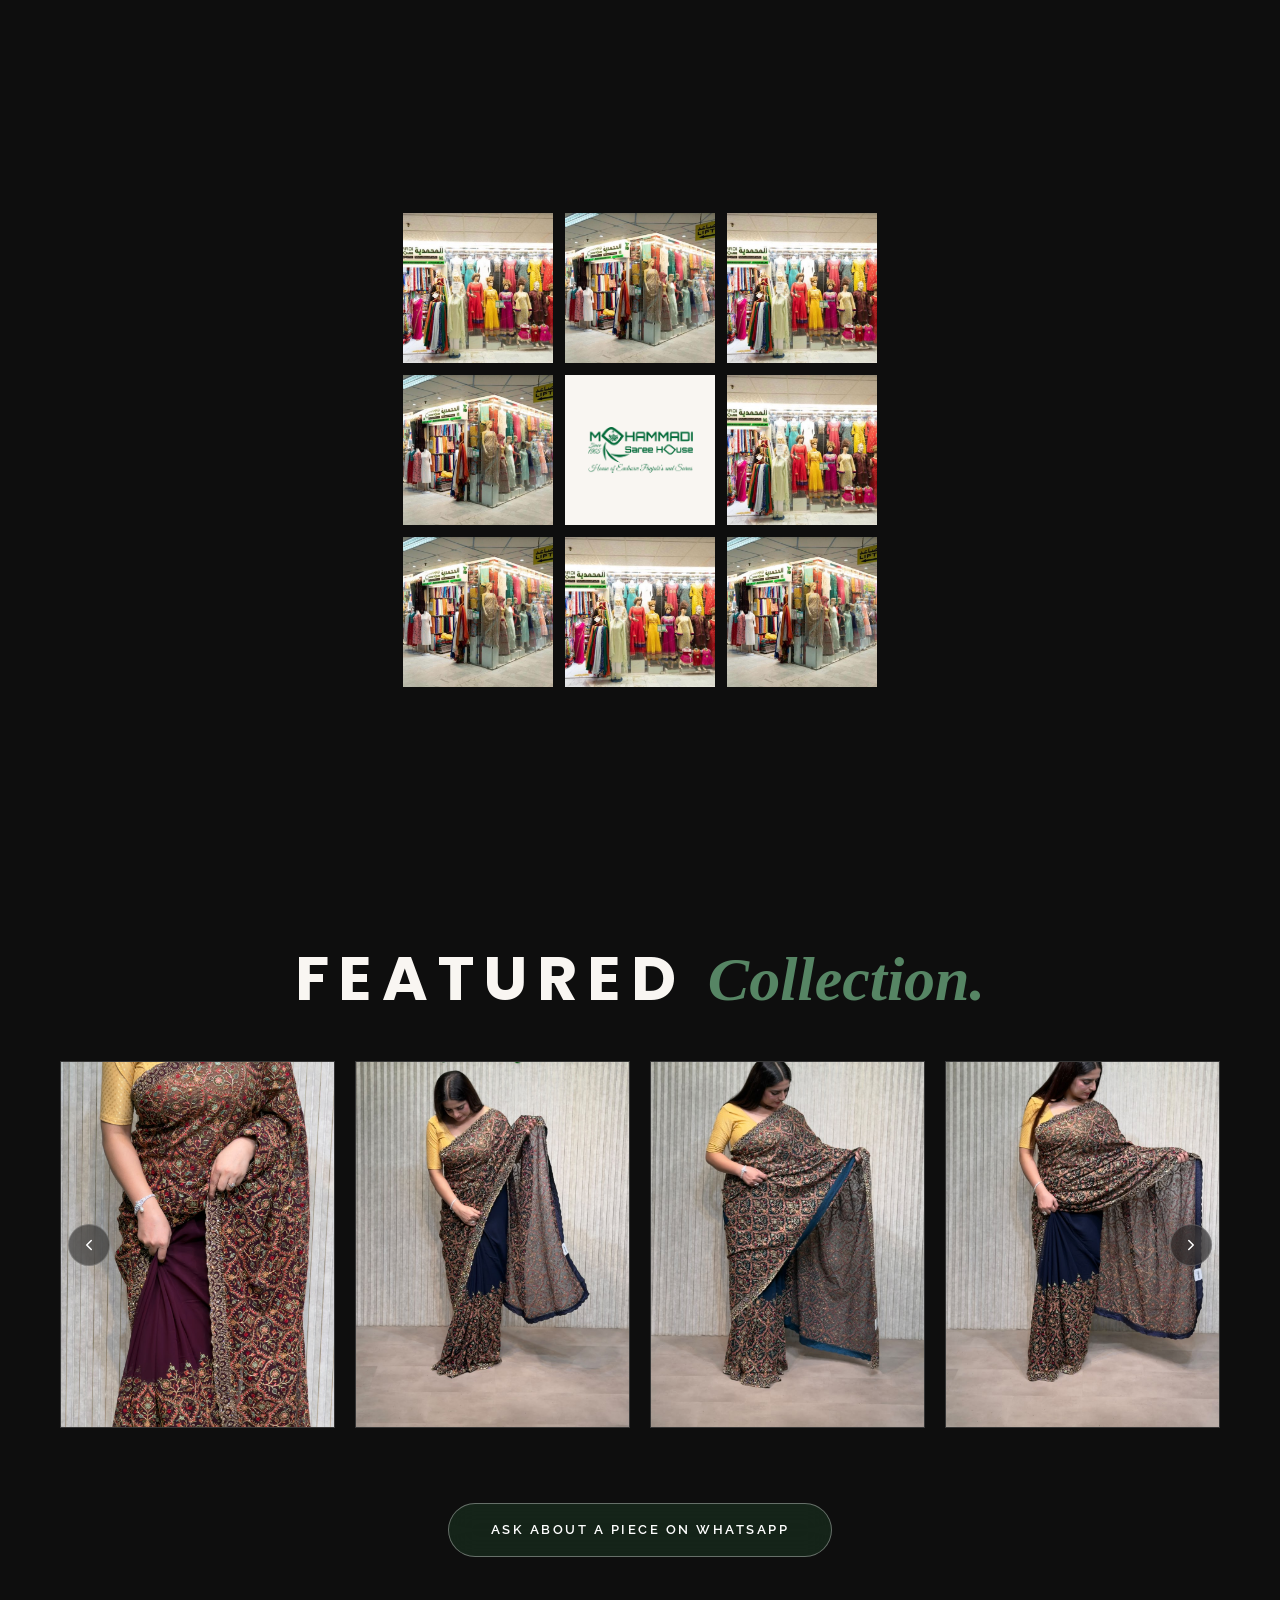
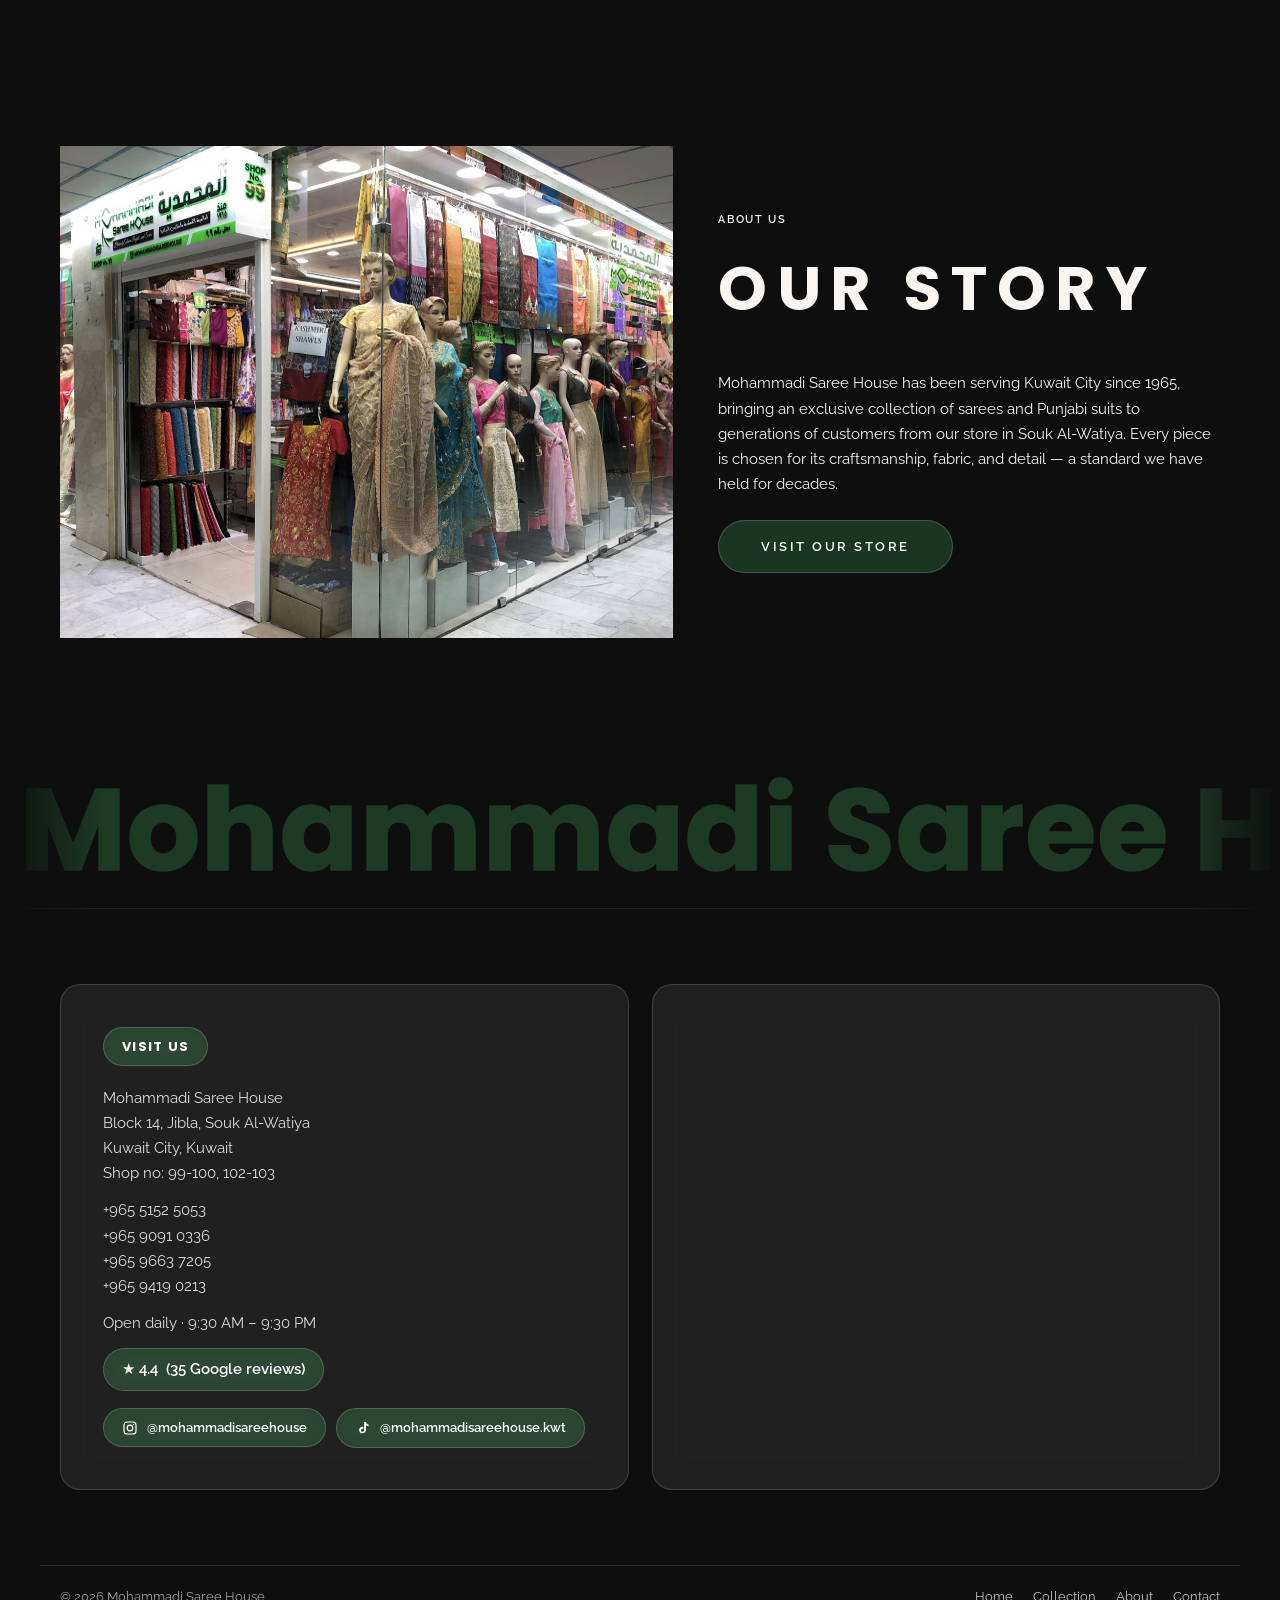
==== commit b71feef0: "Expand footer marquee text to full brand name Co-Authored-By: Claude Sonnet 5 <noreply@anthropic.com" ====
--- a/index.html
+++ b/index.html
@@ -188,8 +188,8 @@
 <footer id="contact" class="footer">
   <div class="marquee" aria-hidden="true">
     <div class="marquee__track">
-      <span>Mohammadi</span><span>Mohammadi</span><span>Mohammadi</span><span>Mohammadi</span><span>Mohammadi</span><span>Mohammadi</span>
-      <span>Mohammadi</span><span>Mohammadi</span><span>Mohammadi</span><span>Mohammadi</span><span>Mohammadi</span><span>Mohammadi</span>
+      <span>Mohammadi Saree House</span><span>Mohammadi Saree House</span><span>Mohammadi Saree House</span><span>Mohammadi Saree House</span><span>Mohammadi Saree House</span><span>Mohammadi Saree House</span>
+      <span>Mohammadi Saree House</span><span>Mohammadi Saree House</span><span>Mohammadi Saree House</span><span>Mohammadi Saree House</span><span>Mohammadi Saree House</span><span>Mohammadi Saree House</span>
     </div>
   </div>
   <div class="footer__inner">
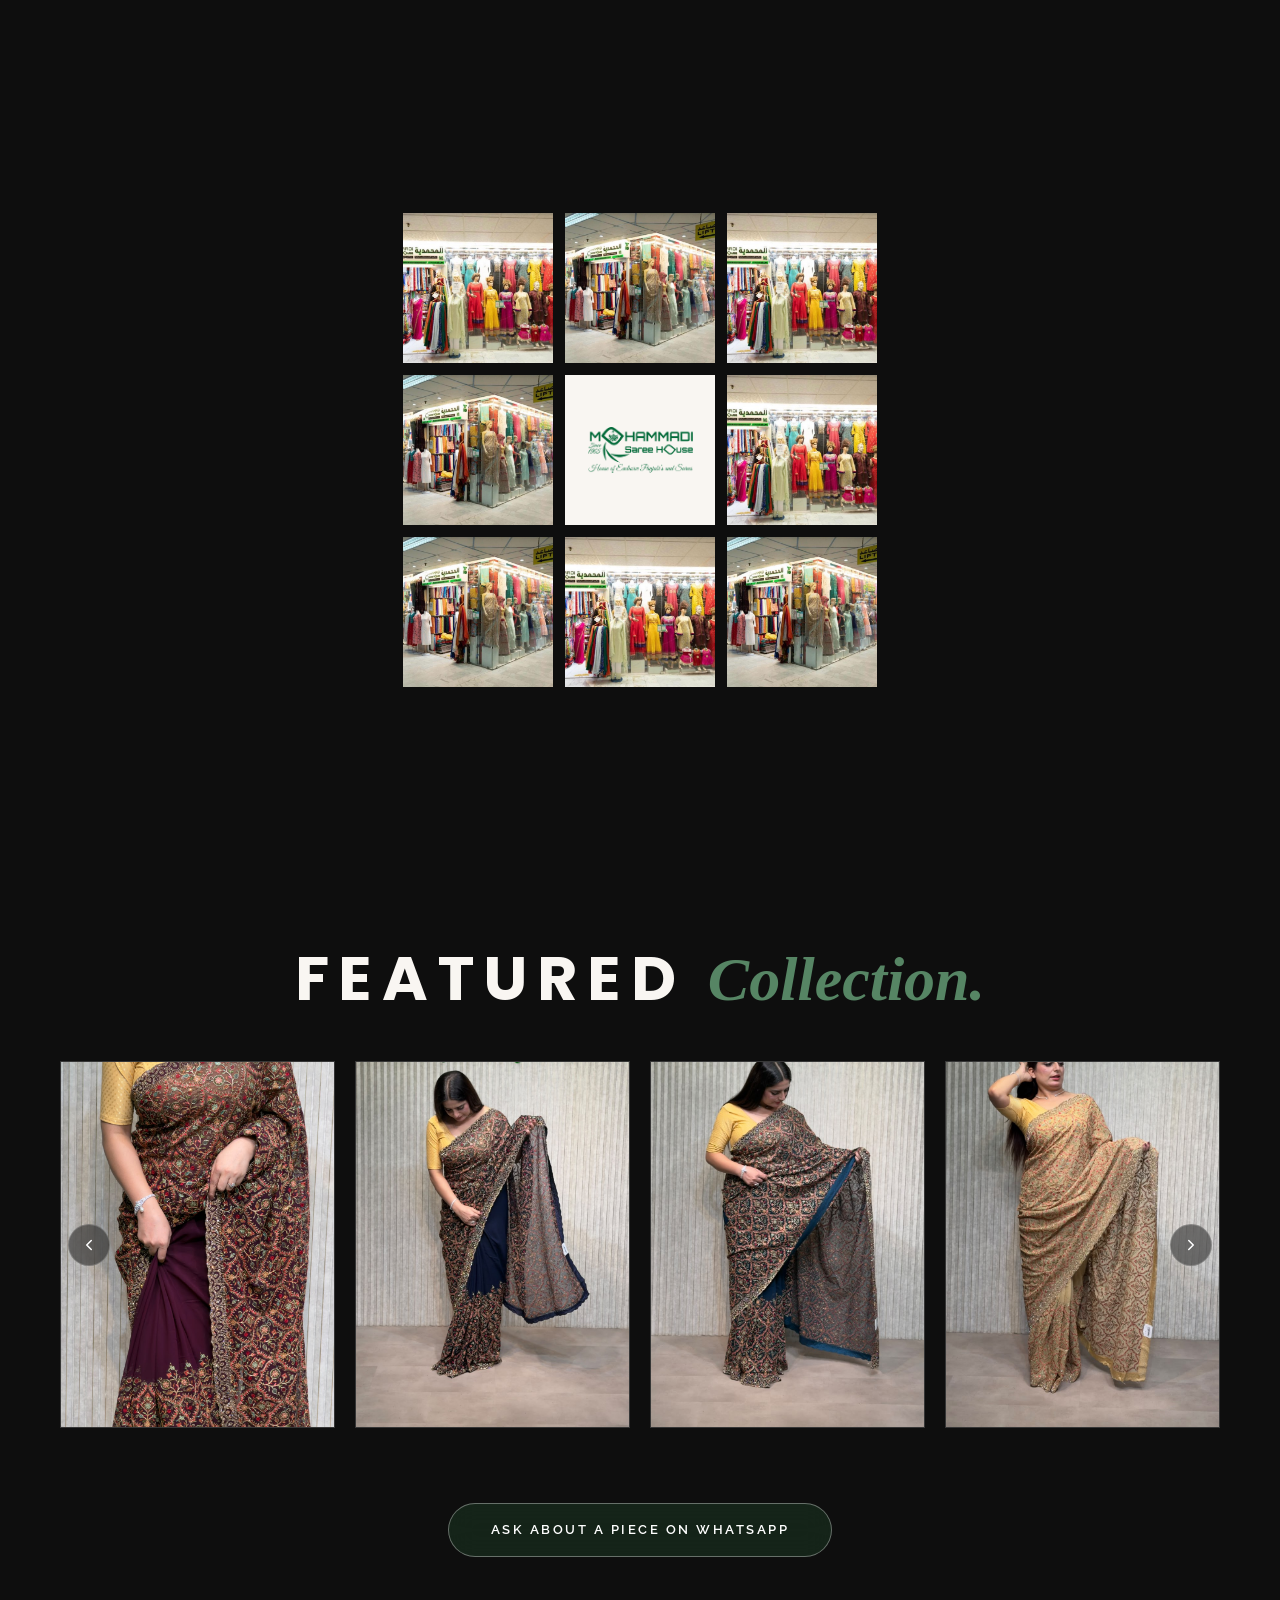
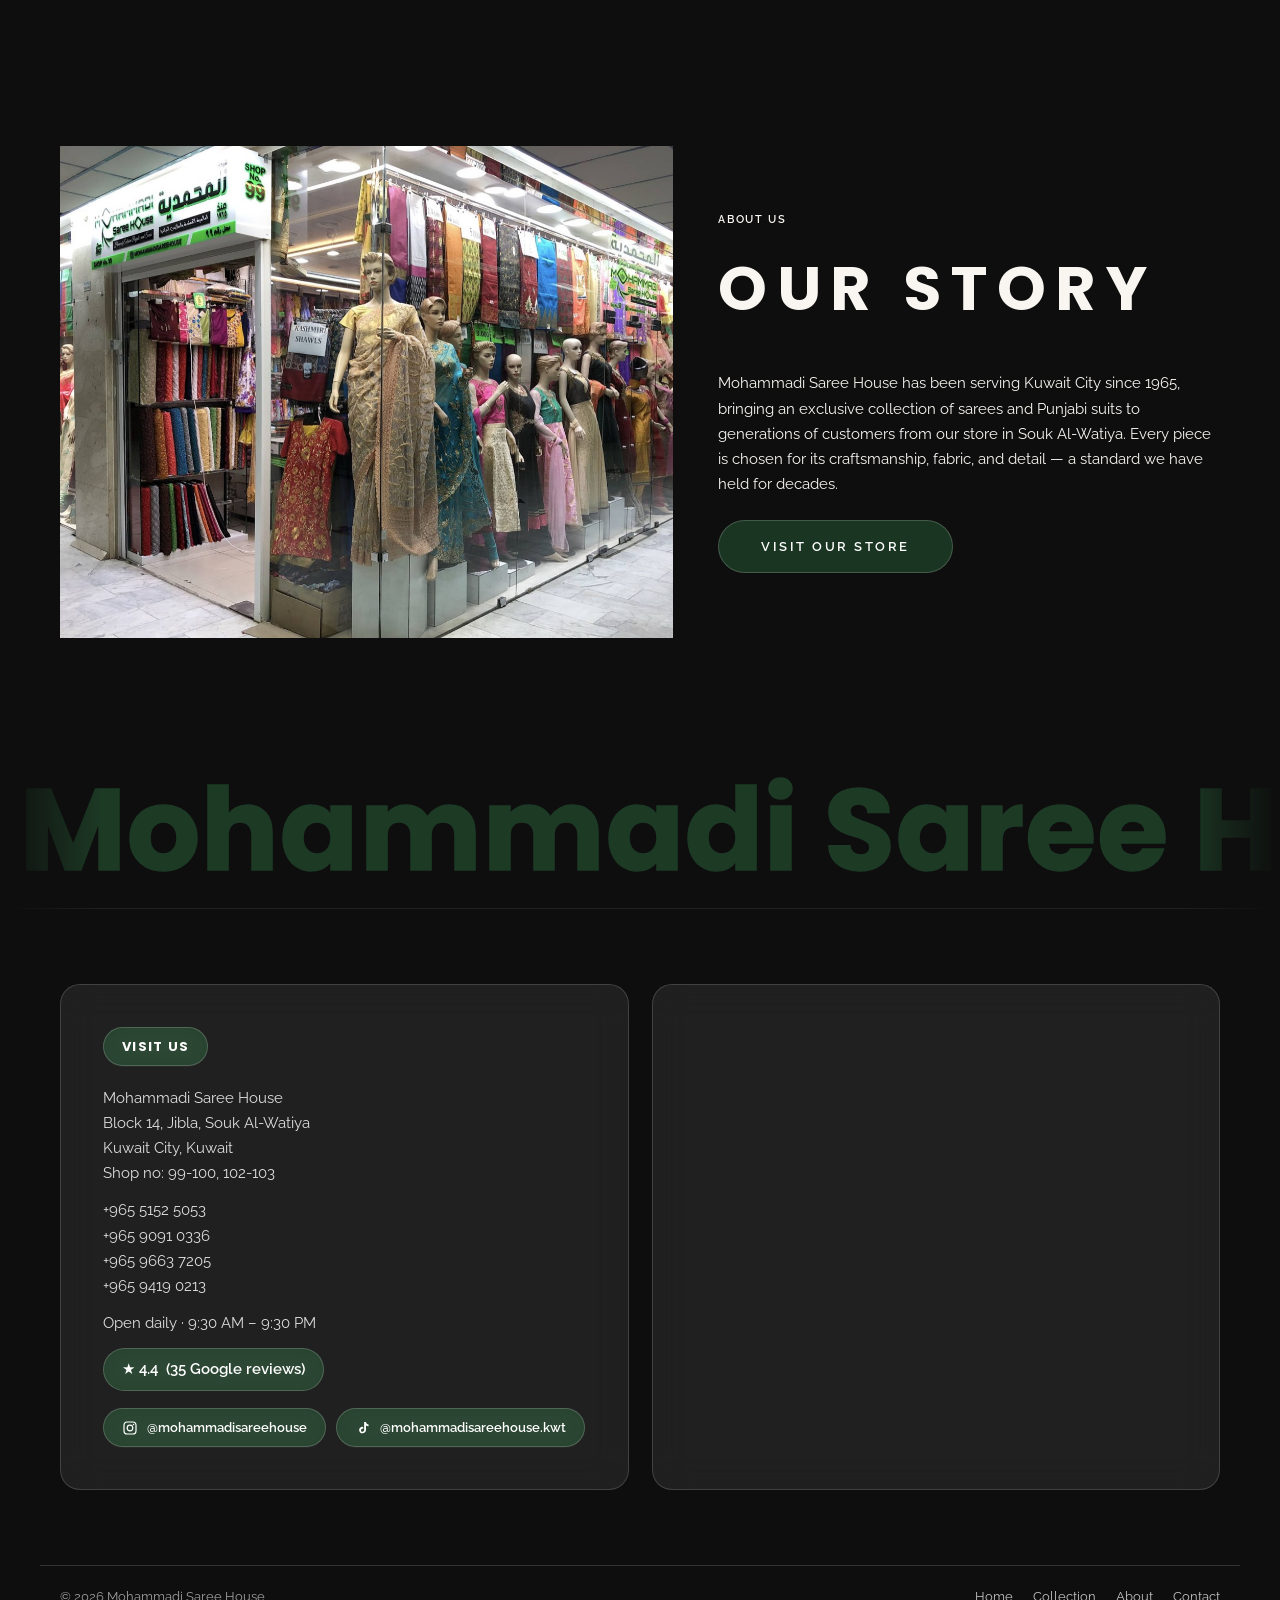
==== commit 29703139: "Show 4 shelf cards on mobile, remove duplicate photos, add product videos - Mobile carousel now show" ====
--- a/index.html
+++ b/index.html
@@ -83,10 +83,6 @@
           <a class="product-card__chip" href="https://wa.me/96551525053" target="_blank" rel="noopener">Enquire</a>
         </figure>
         <figure class="product-card">
-          <img src="assets/images/product-04.jpg" loading="lazy" alt="Saree from Mohammadi Saree House">
-          <a class="product-card__chip" href="https://wa.me/96551525053" target="_blank" rel="noopener">Enquire</a>
-        </figure>
-        <figure class="product-card">
           <img src="assets/images/product-05.jpg" loading="lazy" alt="Saree from Mohammadi Saree House">
           <a class="product-card__chip" href="https://wa.me/96551525053" target="_blank" rel="noopener">Enquire</a>
         </figure>
@@ -95,10 +91,6 @@
           <a class="product-card__chip" href="https://wa.me/96551525053" target="_blank" rel="noopener">Enquire</a>
         </figure>
         <figure class="product-card">
-          <img src="assets/images/product-07.jpg" loading="lazy" alt="Saree from Mohammadi Saree House">
-          <a class="product-card__chip" href="https://wa.me/96551525053" target="_blank" rel="noopener">Enquire</a>
-        </figure>
-        <figure class="product-card">
           <img src="assets/images/product-08.jpg" loading="lazy" alt="Saree from Mohammadi Saree House">
           <a class="product-card__chip" href="https://wa.me/96551525053" target="_blank" rel="noopener">Enquire</a>
         </figure>
@@ -119,18 +111,10 @@
           <a class="product-card__chip" href="https://wa.me/96551525053" target="_blank" rel="noopener">Enquire</a>
         </figure>
         <figure class="product-card">
-          <img src="assets/images/product-13.jpg" loading="lazy" alt="Cream and red Punjabi suit from Mohammadi Saree House">
-          <a class="product-card__chip" href="https://wa.me/96551525053" target="_blank" rel="noopener">Enquire</a>
-        </figure>
-        <figure class="product-card">
           <img src="assets/images/product-14.jpg" loading="lazy" alt="Mauve embroidered Punjabi suit from Mohammadi Saree House">
           <a class="product-card__chip" href="https://wa.me/96551525053" target="_blank" rel="noopener">Enquire</a>
         </figure>
         <figure class="product-card">
-          <img src="assets/images/product-15.jpg" loading="lazy" alt="Rose-brown embroidered Punjabi suit from Mohammadi Saree House">
-          <a class="product-card__chip" href="https://wa.me/96551525053" target="_blank" rel="noopener">Enquire</a>
-        </figure>
-        <figure class="product-card">
           <img src="assets/images/product-16.jpg" loading="lazy" alt="Dusty rose embroidered Punjabi suit from Mohammadi Saree House">
           <a class="product-card__chip" href="https://wa.me/96551525053" target="_blank" rel="noopener">Enquire</a>
         </figure>
@@ -156,6 +140,14 @@
         </figure>
         <figure class="product-card">
           <img src="assets/images/product-22.jpg" loading="lazy" alt="Red bridal lehenga from Mohammadi Saree House">
+          <a class="product-card__chip" href="https://wa.me/96551525053" target="_blank" rel="noopener">Enquire</a>
+        </figure>
+        <figure class="product-card">
+          <video src="assets/video/shelf-01.mp4" poster="assets/video/shelf-01-poster.jpg" muted loop playsinline preload="none"></video>
+          <a class="product-card__chip" href="https://wa.me/96551525053" target="_blank" rel="noopener">Enquire</a>
+        </figure>
+        <figure class="product-card">
+          <video src="assets/video/shelf-02.mp4" poster="assets/video/shelf-02-poster.jpg" muted loop playsinline preload="none"></video>
           <a class="product-card__chip" href="https://wa.me/96551525053" target="_blank" rel="noopener">Enquire</a>
         </figure>
       </div>
--- a/css/main.css
+++ b/css/main.css
@@ -312,8 +312,8 @@
   padding: var(--spacing-114) var(--spacing-20);
 }
 /* Collection carousel — auto-advancing "shelf" of product cards, with
-   manual prev/next arrows. Track width per card matches the old grid's
-   column count (2 mobile / 4 desktop) so the visual density is unchanged. */
+   manual prev/next arrows. Shows 4 cards at a time on both mobile and
+   desktop; mobile uses a tighter gap so 4 narrow cards still fit. */
 .collection__carousel {
   position: relative;
 }
@@ -323,14 +323,17 @@
 }
 .collection__track {
   display: flex;
-  gap: var(--spacing-20);
+  gap: var(--spacing-10);
   transition: transform 0.6s cubic-bezier(0.4, 0, 0.2, 1);
   will-change: transform;
 }
 .collection__track .product-card {
-  flex: 0 0 calc((100% - var(--spacing-20)) / 2);
+  flex: 0 0 calc((100% - 3 * var(--spacing-10)) / 4);
 }
 @media (min-width: 768px) {
+  .collection__track {
+    gap: var(--spacing-20);
+  }
   .collection__track .product-card {
     flex: 0 0 calc((100% - 3 * var(--spacing-20)) / 4);
   }
@@ -376,7 +379,8 @@
 }
 .product-card.is-tilting { transition: transform 0.05s linear; }
 .product-card:hover { box-shadow: 0 20px 40px rgba(44, 103, 61, 0.35); }
-.product-card img {
+.product-card img,
+.product-card video {
   width: 100%;
   height: 100%;
   object-fit: cover;
@@ -384,7 +388,8 @@
   transition: transform 0.4s ease;
   transform: translateZ(0);
 }
-.product-card:hover img { transform: translateZ(24px) scale(1.04); }
+.product-card:hover img,
+.product-card:hover video { transform: translateZ(24px) scale(1.04); }
 
 .product-card__chip {
   position: absolute;
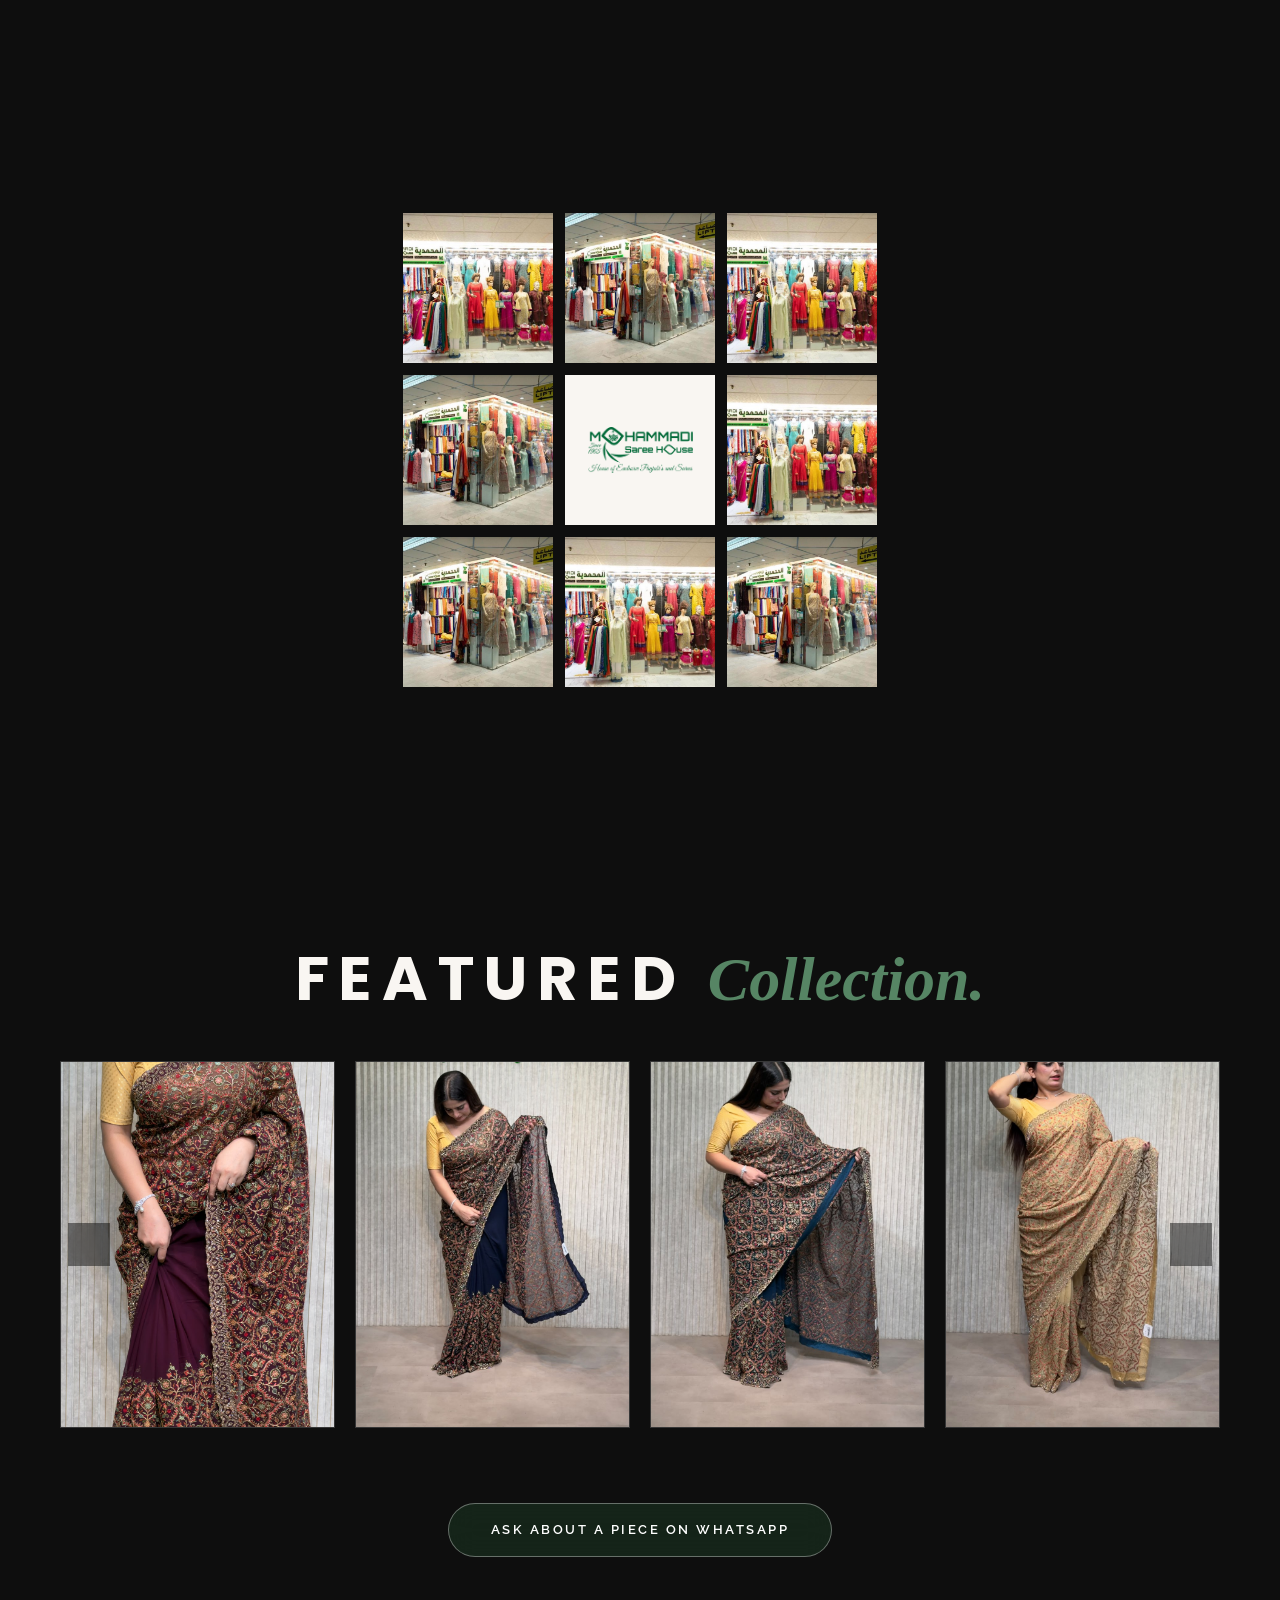
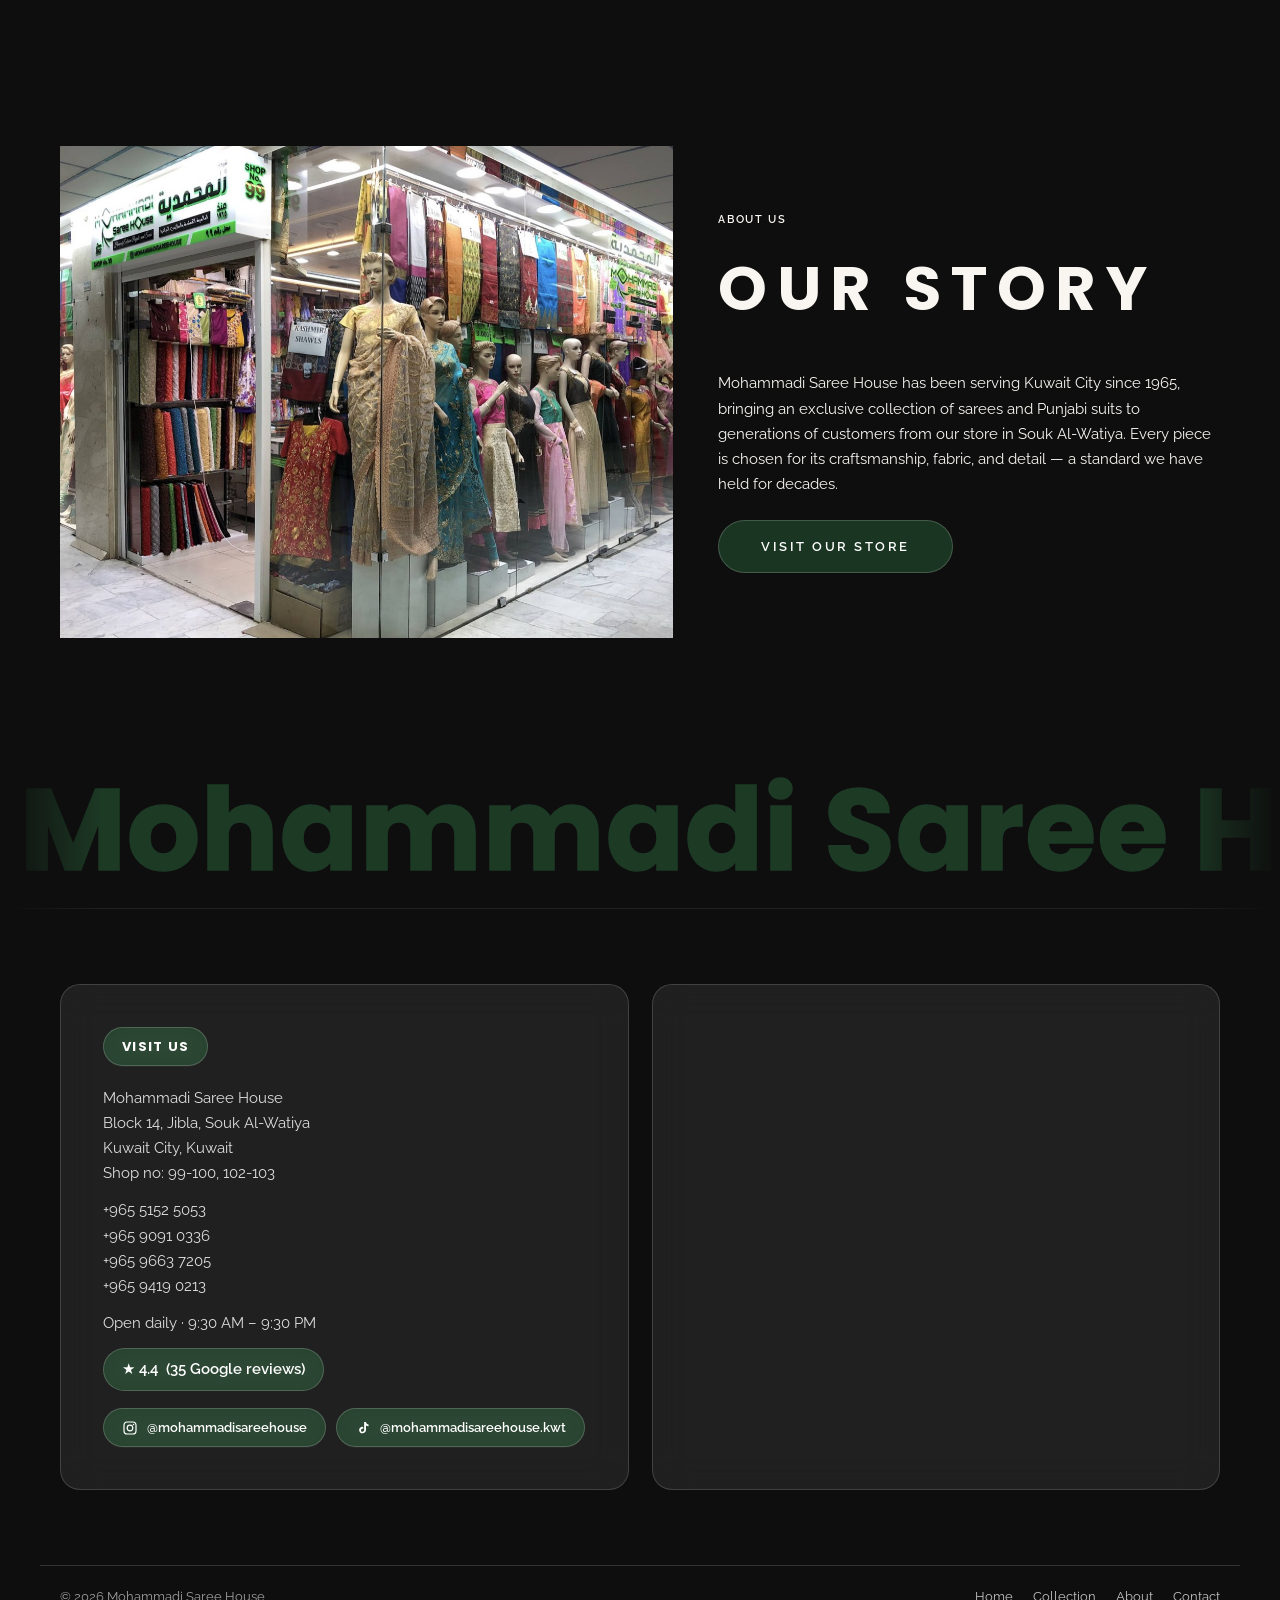
==== commit f3099216: "Mobile shelf shows a 2x3 grid, spread the two videos through the shelf - Rework the carousel from a " ====
--- a/index.html
+++ b/index.html
@@ -107,6 +107,10 @@
           <a class="product-card__chip" href="https://wa.me/96551525053" target="_blank" rel="noopener">Enquire</a>
         </figure>
         <figure class="product-card">
+          <video src="assets/video/shelf-01.mp4" poster="assets/video/shelf-01-poster.jpg" muted loop playsinline preload="none"></video>
+          <a class="product-card__chip" href="https://wa.me/96551525053" target="_blank" rel="noopener">Enquire</a>
+        </figure>
+        <figure class="product-card">
           <img src="assets/images/product-12.jpg" loading="lazy" alt="Punjabi suit from Mohammadi Saree House">
           <a class="product-card__chip" href="https://wa.me/96551525053" target="_blank" rel="noopener">Enquire</a>
         </figure>
@@ -140,10 +144,6 @@
         </figure>
         <figure class="product-card">
           <img src="assets/images/product-22.jpg" loading="lazy" alt="Red bridal lehenga from Mohammadi Saree House">
-          <a class="product-card__chip" href="https://wa.me/96551525053" target="_blank" rel="noopener">Enquire</a>
-        </figure>
-        <figure class="product-card">
-          <video src="assets/video/shelf-01.mp4" poster="assets/video/shelf-01-poster.jpg" muted loop playsinline preload="none"></video>
           <a class="product-card__chip" href="https://wa.me/96551525053" target="_blank" rel="noopener">Enquire</a>
         </figure>
         <figure class="product-card">
--- a/css/main.css
+++ b/css/main.css
@@ -312,30 +312,29 @@
   padding: var(--spacing-114) var(--spacing-20);
 }
 /* Collection carousel — auto-advancing "shelf" of product cards, with
-   manual prev/next arrows. Shows 4 cards at a time on both mobile and
-   desktop; mobile uses a tighter gap so 4 narrow cards still fit. */
+   manual prev/next arrows. JS swaps which cards are in the track (rather
+   than sliding), so the track is just a grid: 2 columns x 3 rows (6 cards)
+   on mobile for a bigger per-card size, 4 across in a single row on desktop. */
 .collection__carousel {
   position: relative;
 }
 .collection__viewport {
-  overflow: hidden;
   perspective: 1000px;
 }
 .collection__track {
-  display: flex;
+  display: grid;
+  grid-template-columns: repeat(2, 1fr);
   gap: var(--spacing-10);
-  transition: transform 0.6s cubic-bezier(0.4, 0, 0.2, 1);
-  will-change: transform;
-}
-.collection__track .product-card {
-  flex: 0 0 calc((100% - 3 * var(--spacing-10)) / 4);
+  opacity: 1;
+  transition: opacity 0.25s ease;
+}
+.collection__track.is-swapping {
+  opacity: 0;
 }
 @media (min-width: 768px) {
   .collection__track {
+    grid-template-columns: repeat(4, 1fr);
     gap: var(--spacing-20);
-  }
-  .collection__track .product-card {
-    flex: 0 0 calc((100% - 3 * var(--spacing-20)) / 4);
   }
 }
 @media (prefers-reduced-motion: reduce) {
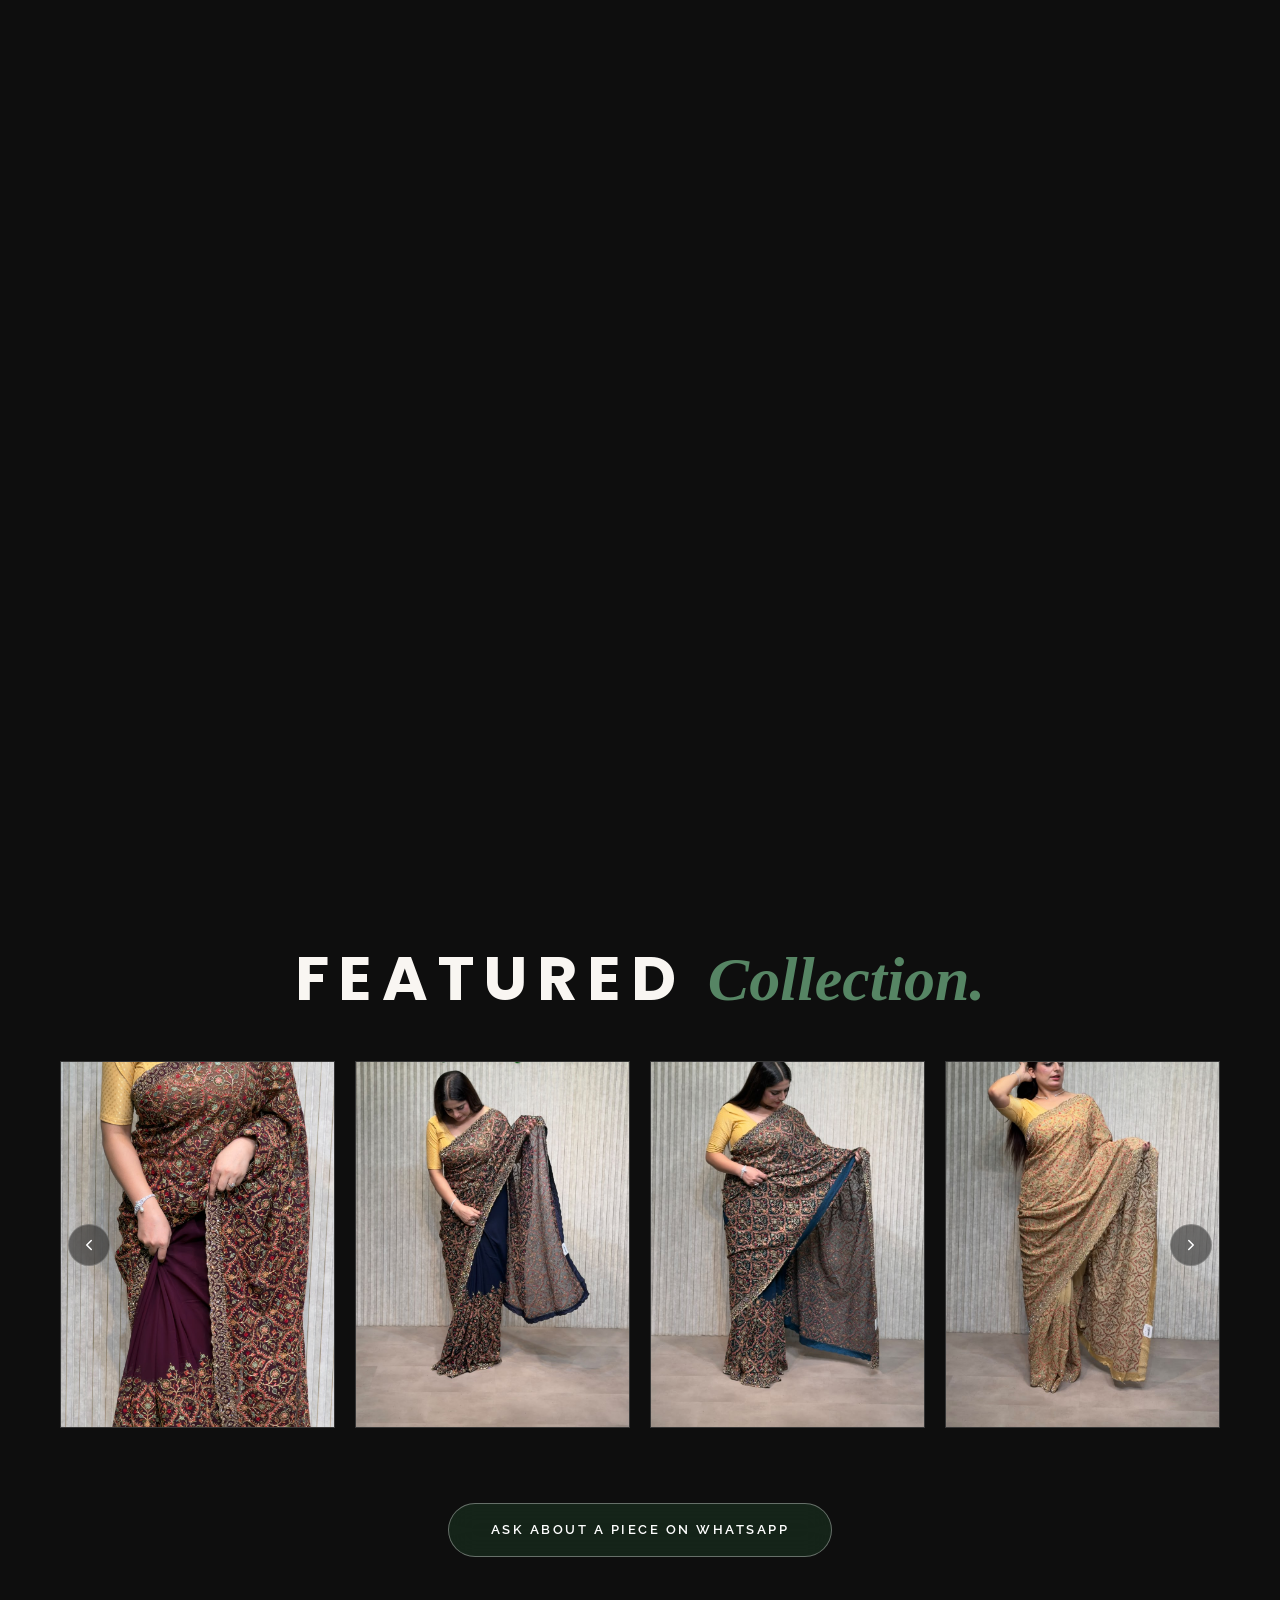
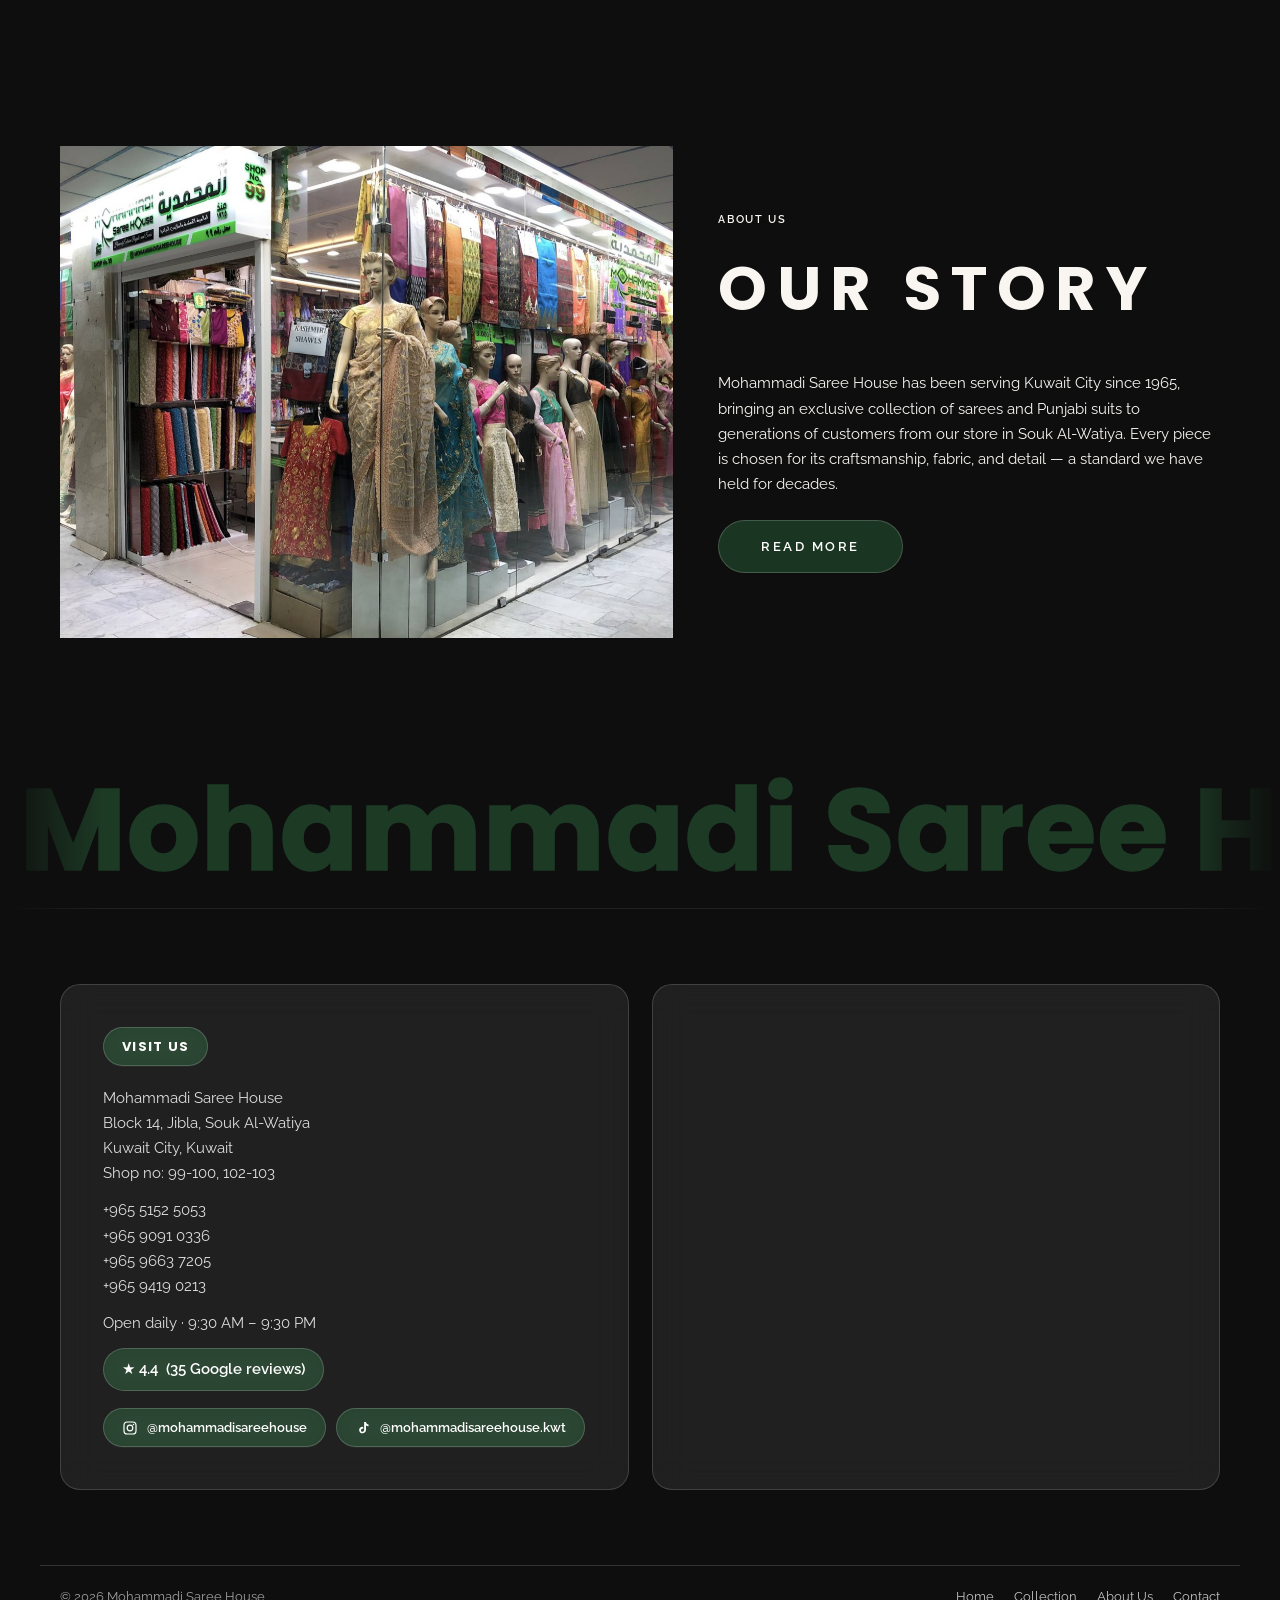
==== commit 0ad2b14d: "Add Our Story page, product photo lightbox, and slower carousel autoplay Nav label changed to "About" ====
--- a/index.html
+++ b/index.html
@@ -36,7 +36,7 @@
     <nav class="nav__links" id="navLinks">
       <a href="#top">Home</a>
       <a href="#collection">Collection</a>
-      <a href="#about">About</a>
+      <a href="#about">About Us</a>
       <a href="#contact">Contact</a>
     </nav>
     <button class="nav__toggle" id="navToggle" aria-label="Open menu" aria-expanded="false" aria-controls="navLinks">
@@ -173,7 +173,7 @@
     <p>Mohammadi Saree House has been serving Kuwait City since 1965, bringing an exclusive collection of
       sarees and Punjabi suits to generations of customers from our store in Souk Al-Watiya. Every piece is
       chosen for its craftsmanship, fabric, and detail &mdash; a standard we have held for decades.</p>
-    <a href="#contact" class="btn btn--filled">Visit Our Store</a>
+    <a href="about.html" class="btn btn--filled">Read More</a>
   </div>
 </section>
 
@@ -227,11 +227,15 @@
     <nav class="footer__nav">
       <a href="#top">Home</a>
       <a href="#collection">Collection</a>
-      <a href="#about">About</a>
+      <a href="#about">About Us</a>
       <a href="#contact">Contact</a>
     </nav>
   </div>
 </footer>
+
+<div class="lightbox" id="lightbox" hidden>
+  <img class="lightbox__image" id="lightboxImage" src="" alt="">
+</div>
 
 <script src="js/main.js"></script>
 </body>
--- a/css/main.css
+++ b/css/main.css
@@ -387,6 +387,12 @@
   transition: transform 0.4s ease;
   transform: translateZ(0);
 }
+.product-card img {
+  cursor: zoom-in;
+  -webkit-touch-callout: none;
+  -webkit-user-select: none;
+  user-select: none;
+}
 .product-card:hover img,
 .product-card:hover video { transform: translateZ(24px) scale(1.04); }
 
@@ -438,6 +444,49 @@
 }
 .about__image { min-height: 420px; }
 .about__image img { width: 100%; height: 100%; object-fit: cover; object-position: top center; }
+
+/* Story (About Us page) */
+.story {
+  max-width: 900px;
+  margin: 0 auto;
+  padding: calc(var(--spacing-114) + 60px) var(--spacing-20) var(--spacing-114);
+}
+.story__header { text-align: center; margin-bottom: var(--spacing-45); }
+.story__image { margin-bottom: var(--spacing-45); border-radius: var(--radius-cards); overflow: hidden; }
+.story__image img { width: 100%; max-height: 520px; object-fit: cover; }
+.story__body h3 {
+  font-family: var(--font-poppins);
+  font-weight: var(--font-weight-bold);
+  font-size: 22px;
+  letter-spacing: 0.04em;
+  text-transform: uppercase;
+  color: var(--color-brand-green-light);
+  margin: var(--spacing-45) 0 var(--spacing-20);
+}
+.story__body p { margin-bottom: var(--spacing-20); color: var(--color-raw-silk); }
+.story__body ul { margin: 0 0 var(--spacing-20); padding-left: 1.2em; }
+.story__body li { margin-bottom: var(--spacing-15); color: var(--color-raw-silk); }
+.story__cta { text-align: center; margin-top: var(--spacing-45); }
+
+/* Lightbox — full-size product photo on tap/click, closes on any tap */
+.lightbox {
+  position: fixed;
+  inset: 0;
+  z-index: 1000;
+  display: flex;
+  align-items: center;
+  justify-content: center;
+  padding: var(--spacing-20);
+  background: rgba(0, 0, 0, 0.88);
+  cursor: zoom-out;
+}
+.lightbox[hidden] { display: none; }
+.lightbox__image {
+  max-width: 100%;
+  max-height: 100%;
+  object-fit: contain;
+  border-radius: var(--radius-cards);
+}
 .about__text p { margin-bottom: var(--spacing-23); color: var(--color-raw-silk); }
 
 /* Marquee — continuous scrolling brand-name band above the footer */
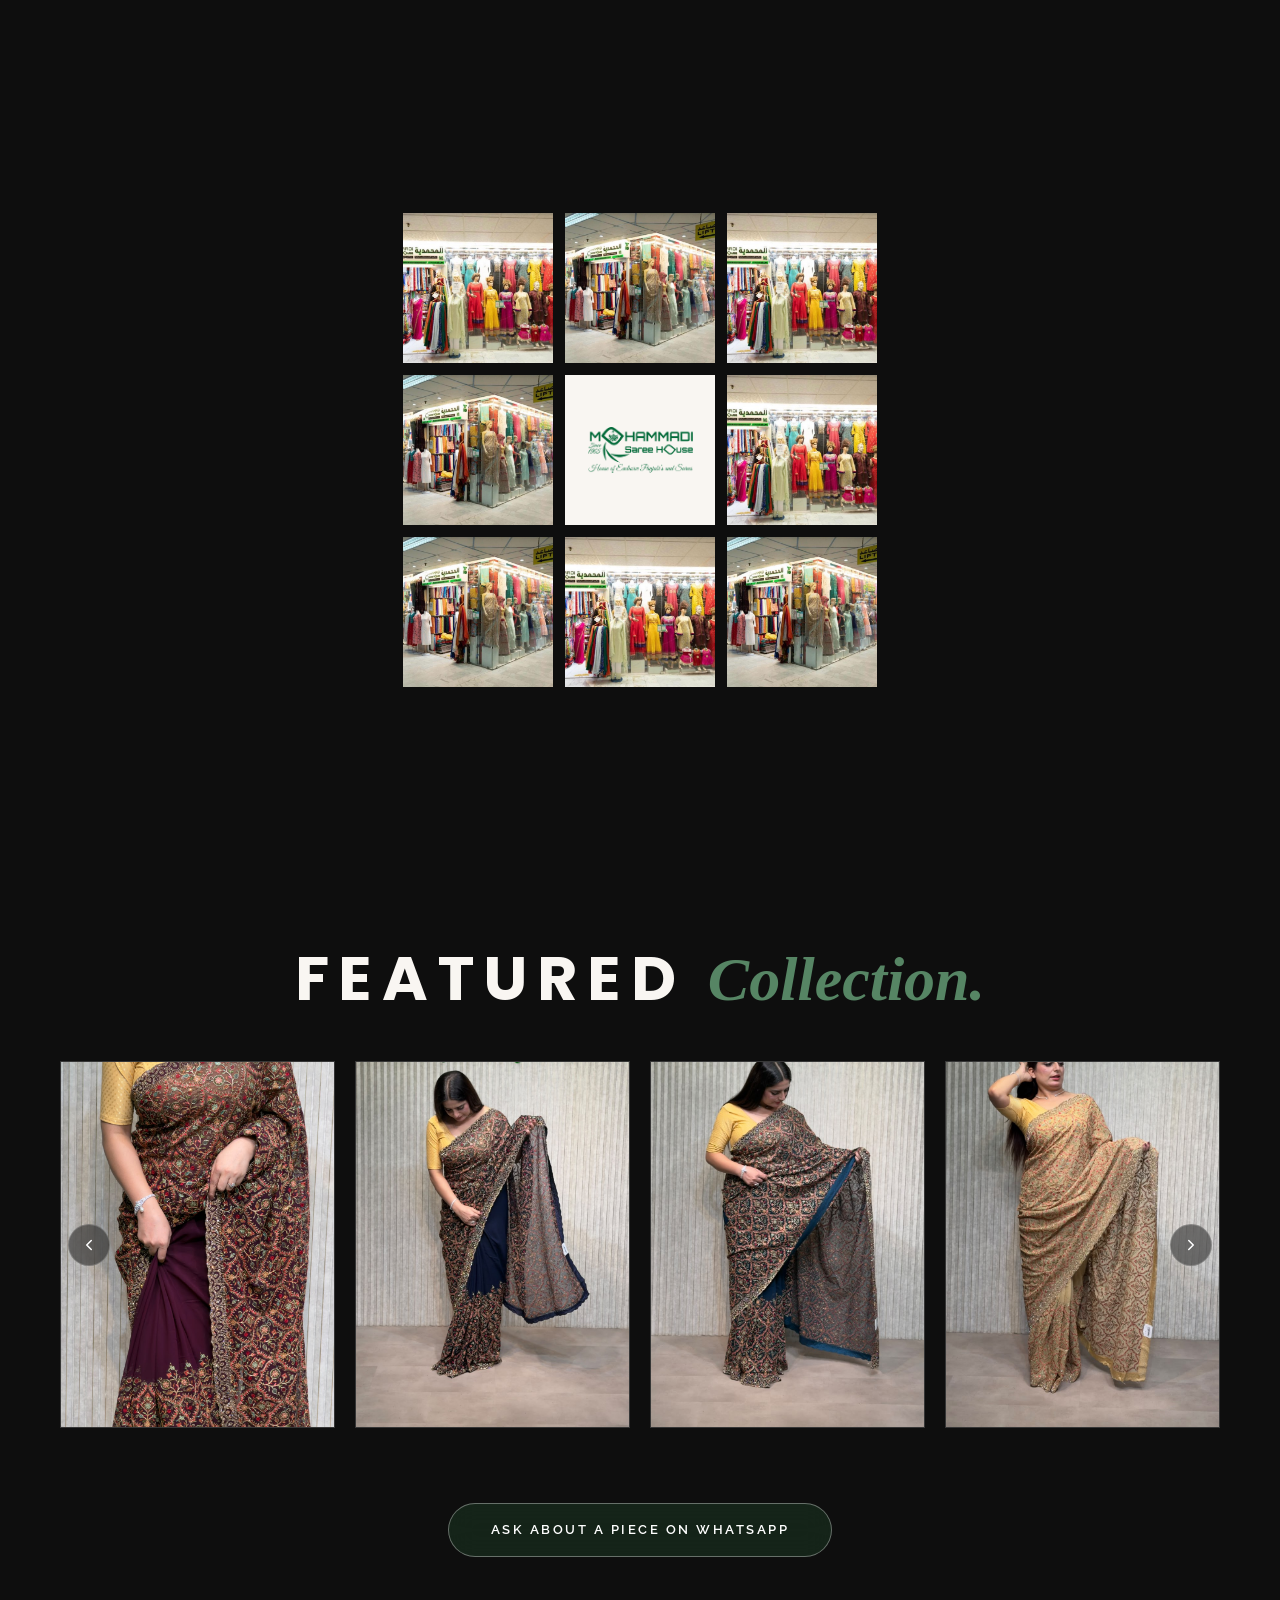
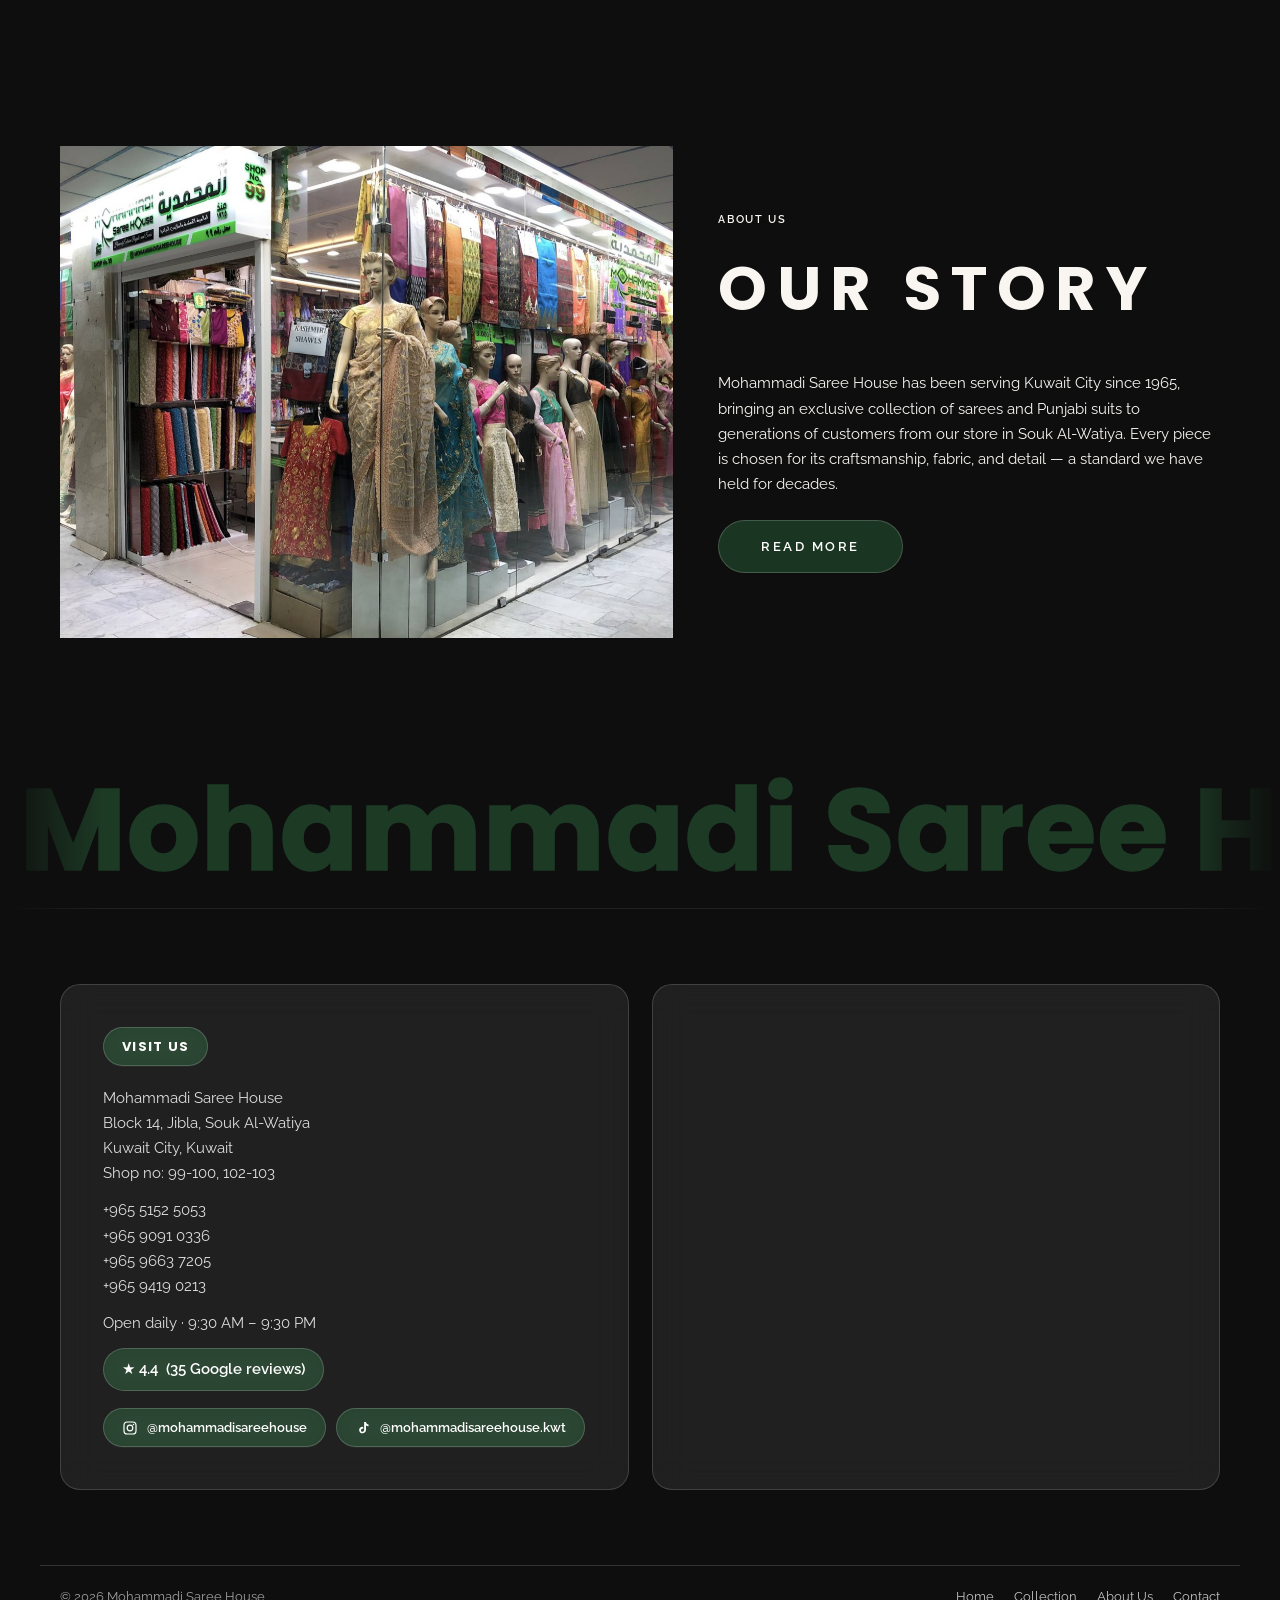
==== commit baaabf52: "Let shelf videos open in the lightbox too, not just photos Tapping a product video now enlarges it t" ====
--- a/index.html
+++ b/index.html
@@ -235,6 +235,7 @@
 
 <div class="lightbox" id="lightbox" hidden>
   <img class="lightbox__image" id="lightboxImage" src="" alt="">
+  <video class="lightbox__image" id="lightboxVideo" controls playsinline hidden></video>
 </div>
 
 <script src="js/main.js"></script>
